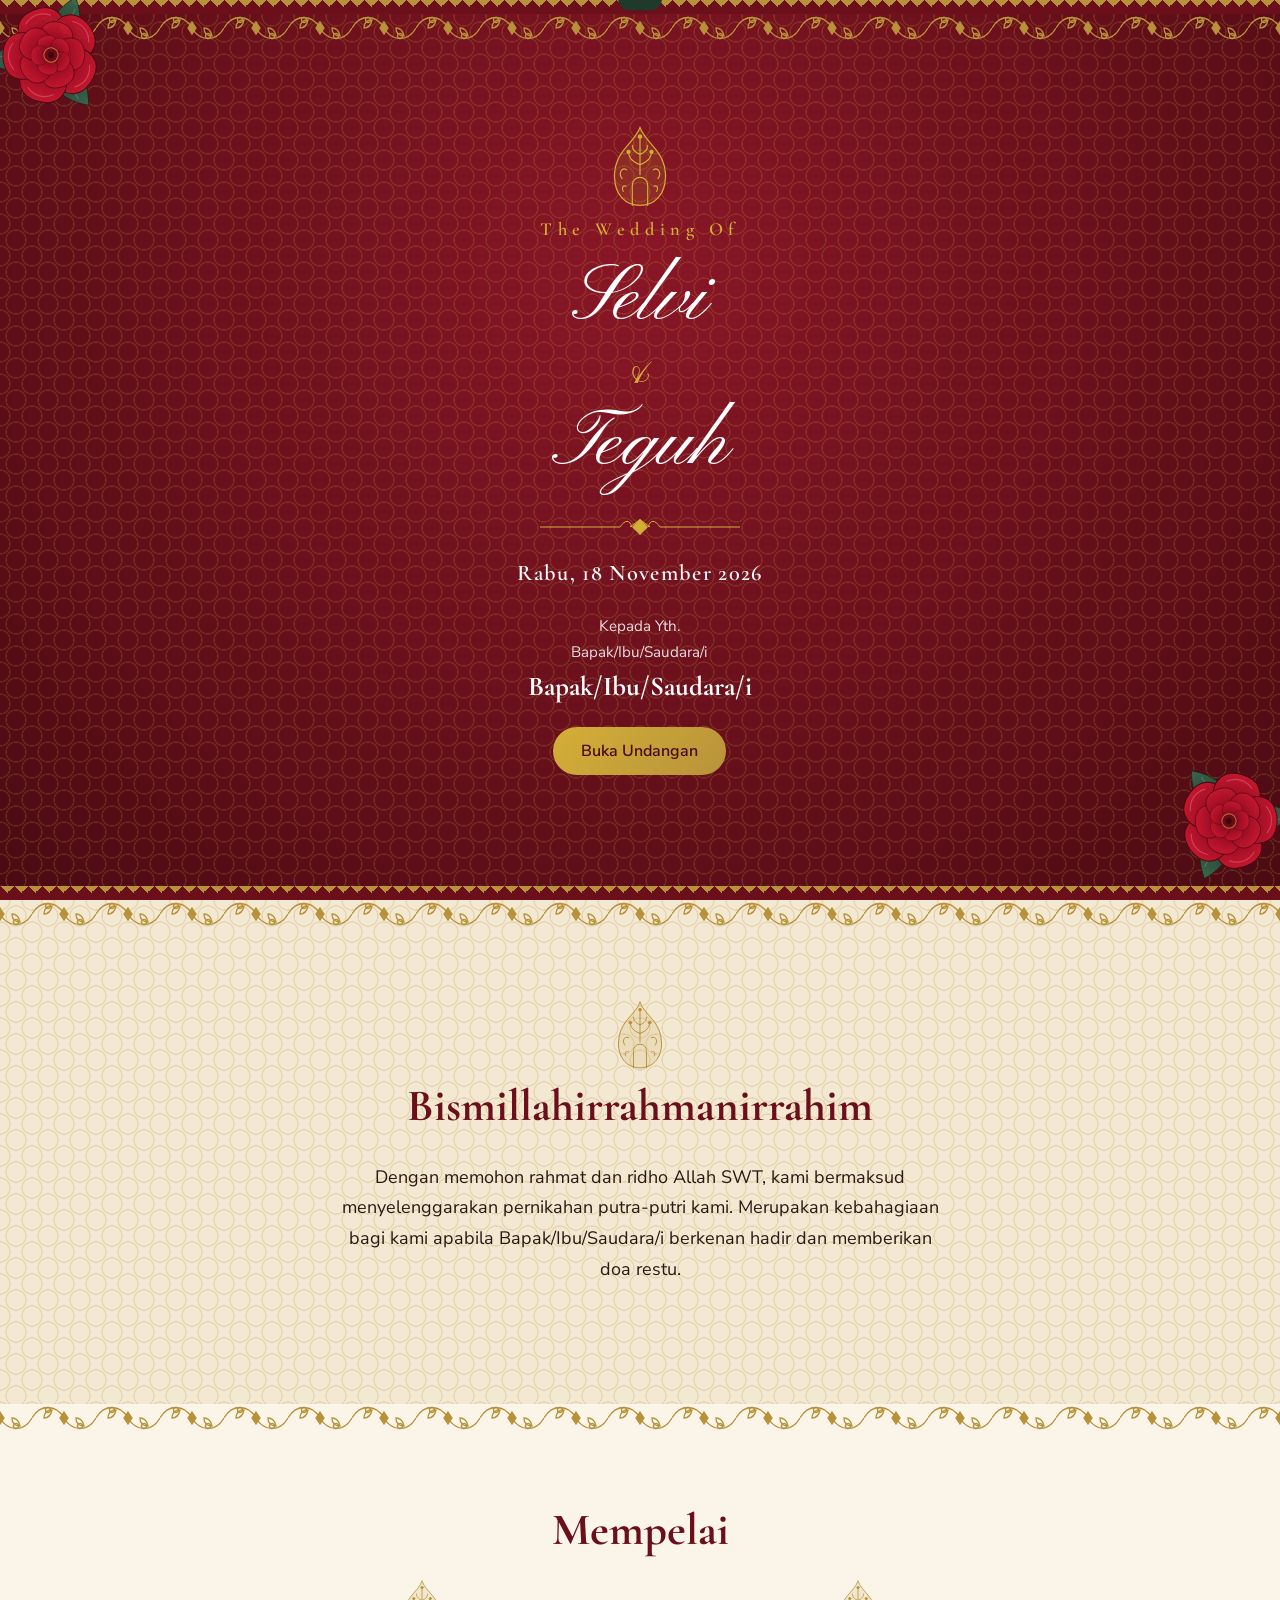
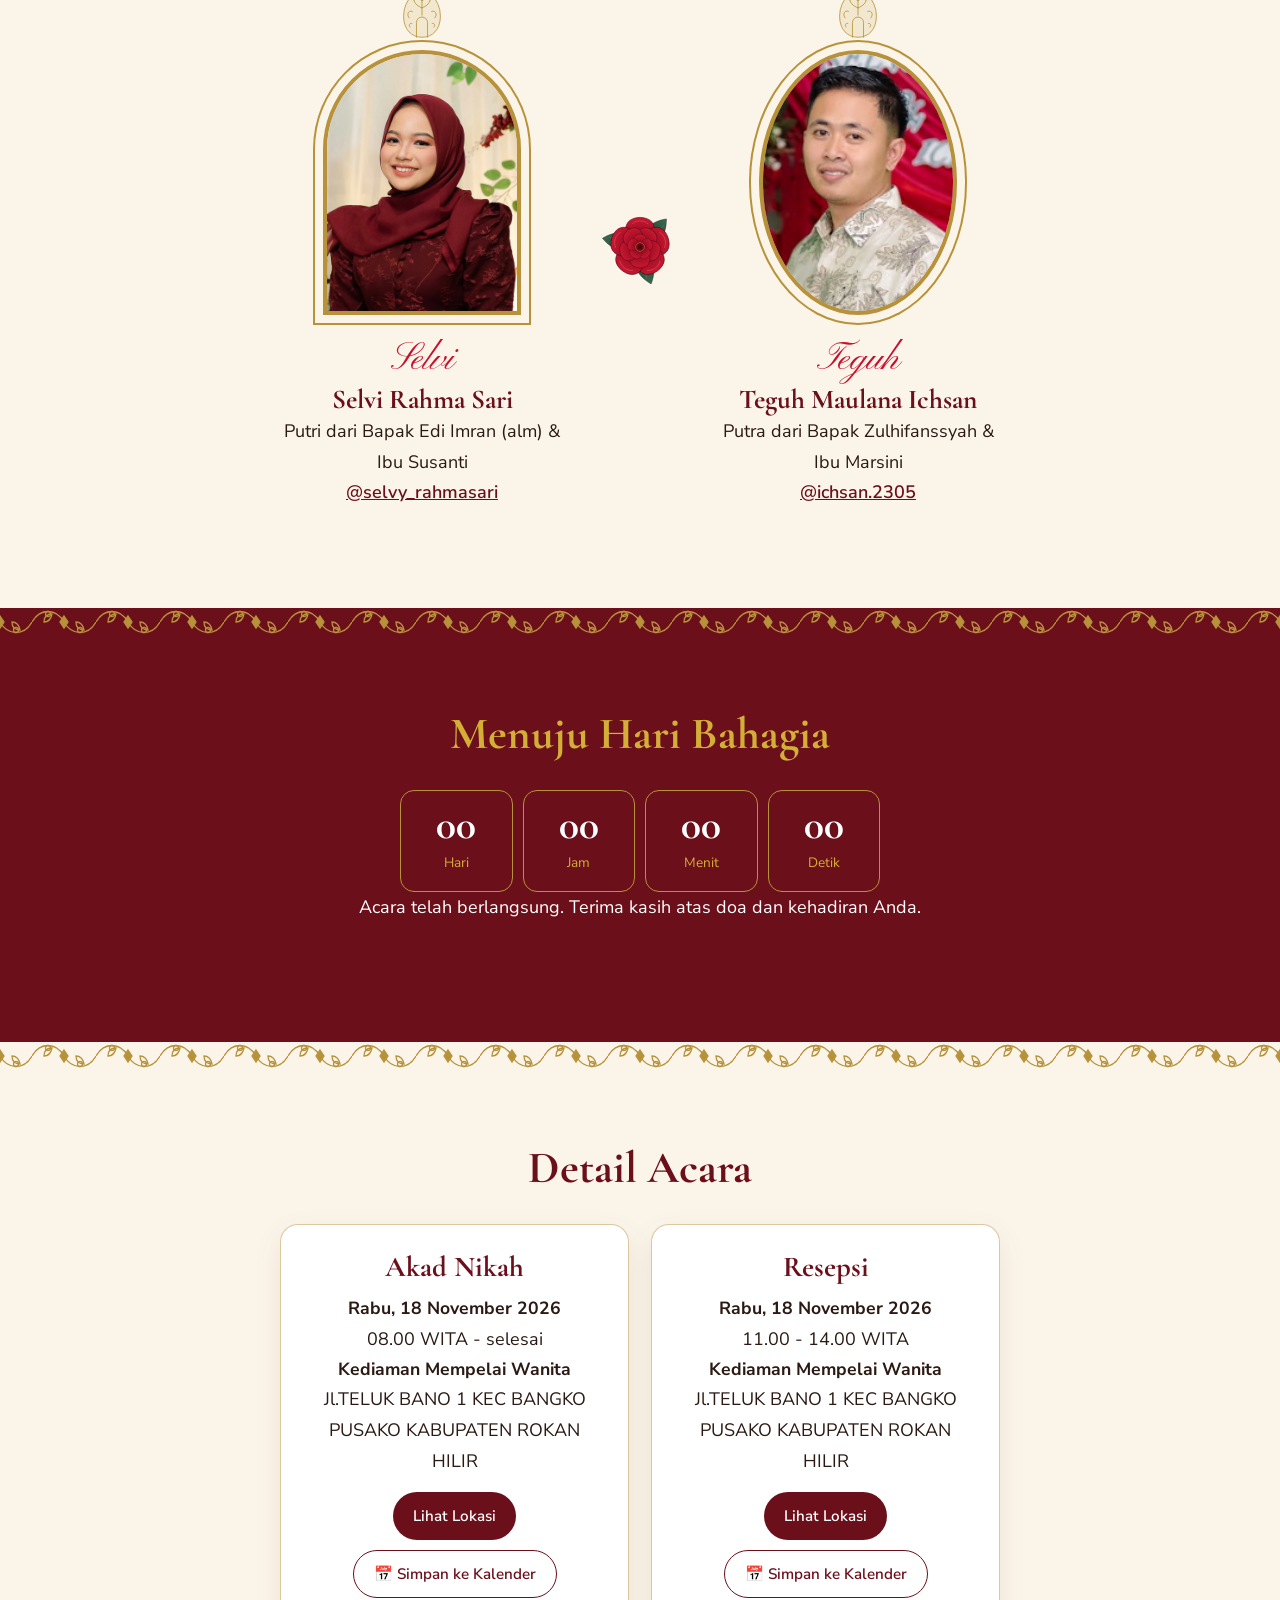
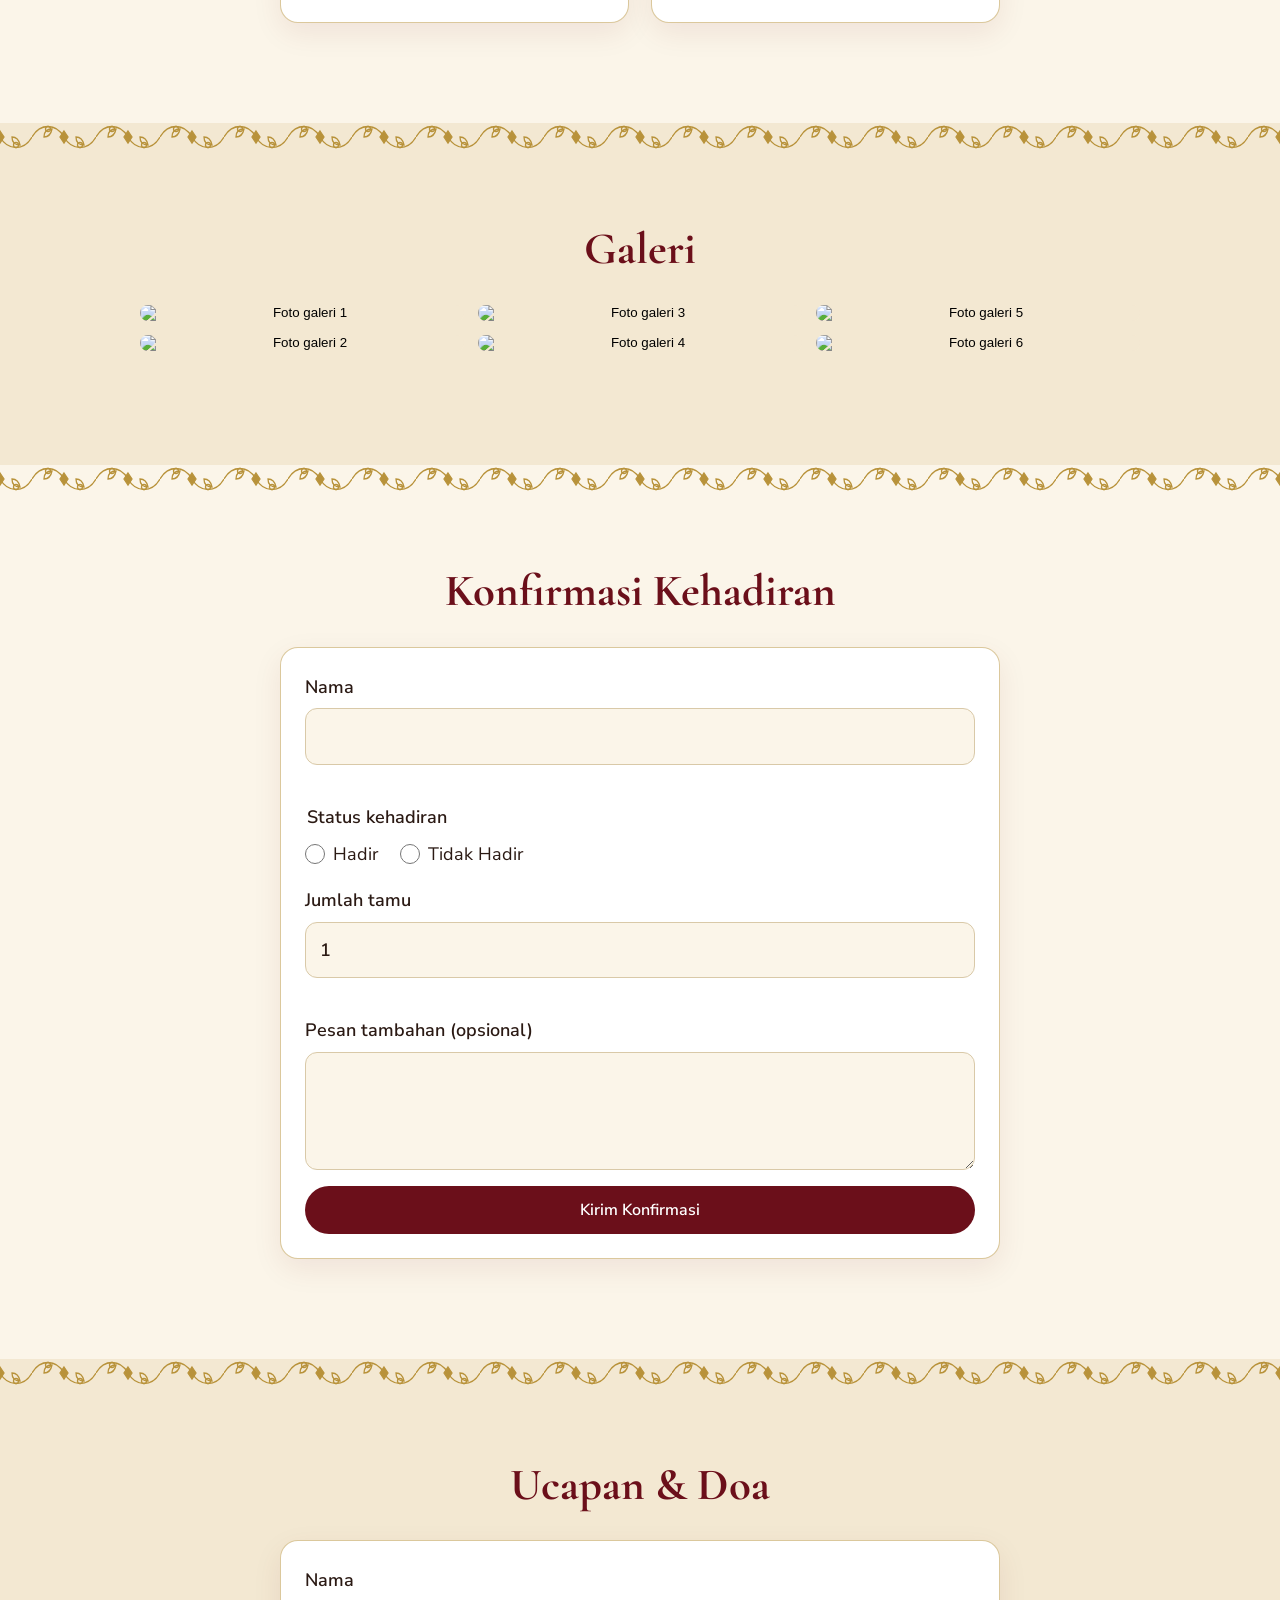
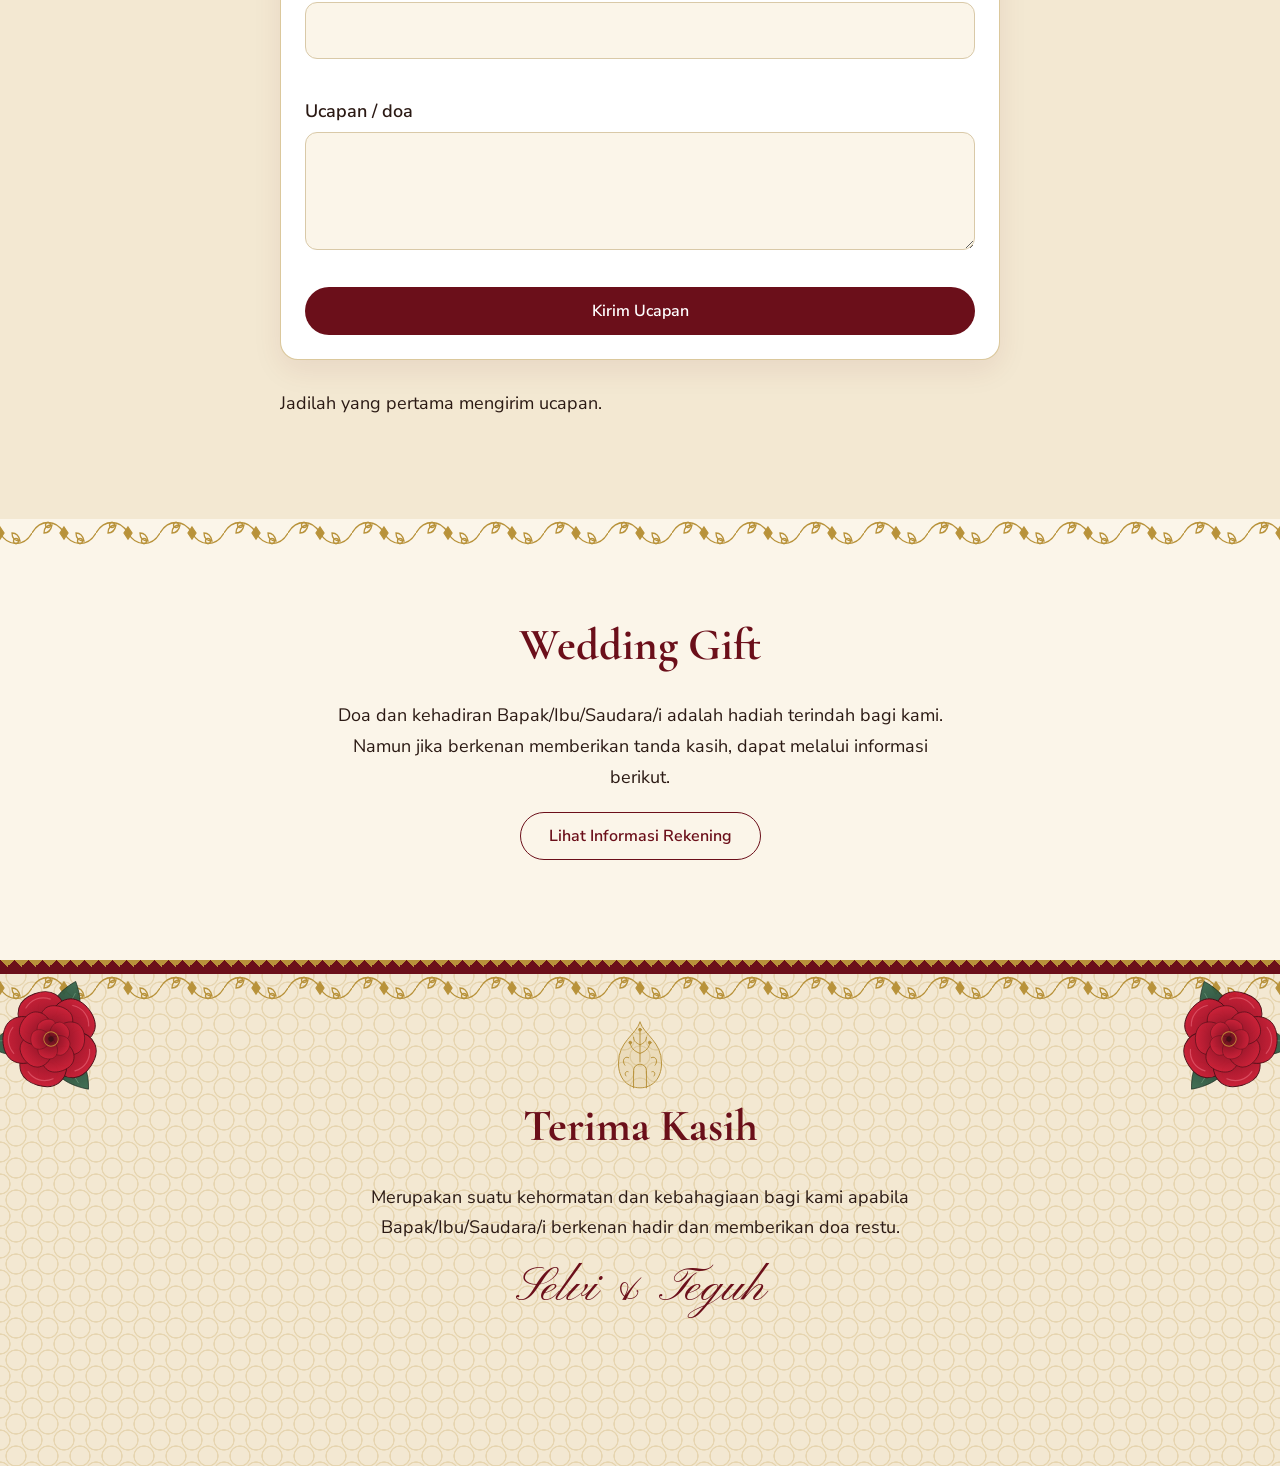
==== index.html @ d3fba3b6 "first commit" ====
<!DOCTYPE html>
<html lang="id">
<head>
<meta charset="utf-8">
<meta name="viewport" content="width=device-width, initial-scale=1, viewport-fit=cover">
<title>The Wedding Of Rania &amp; Dimas</title>
<meta name="theme-color" content="#6b0f1a">
<link rel="preconnect" href="https://fonts.googleapis.com">
<link rel="preconnect" href="https://fonts.gstatic.com" crossorigin>
<link href="https://fonts.googleapis.com/css2?family=Cormorant+Garamond:wght@500;600;700&family=Nunito+Sans:wght@400;600&family=Pinyon+Script&display=swap" rel="stylesheet">
<link rel="stylesheet" href="style.css">
</head>
<body class="locked">

<!-- SVG SPRITE: bunga merah & pemisah ornamen (Banjar x Jawa) -->
<svg width="0" height="0" style="position:absolute" aria-hidden="true">
  <defs>
    <radialGradient id="gR" gradientUnits="userSpaceOnUse" cx="50" cy="50" r="40"><stop offset="0" stop-color="#4a0510"/><stop offset=".45" stop-color="#9c0d24"/><stop offset="1" stop-color="#d11a33"/></radialGradient>
    <linearGradient id="gL" x1="0" y1="0" x2="1" y2="0"><stop offset="0" stop-color="#3a6b50"/><stop offset="1" stop-color="#14291e"/></linearGradient>
    <path id="pt" d="M50 52C36 46 27 30 35 19C41 11 59 11 65 19C73 30 64 46 50 52Z"/>
    <path id="lf" d="M50 50C38 34 18 36 2 54C20 66 40 64 50 50Z"/>
    <g id="rg"><use href="#pt"/><use href="#pt" transform="rotate(72 50 50)"/><use href="#pt" transform="rotate(144 50 50)"/><use href="#pt" transform="rotate(216 50 50)"/><use href="#pt" transform="rotate(288 50 50)"/></g>
  </defs>
  <!-- Mawar merah: kelopak berlapis, gradasi, daun bertulang -->
  <symbol id="fl" viewBox="0 0 100 100">
    <g fill="url(#gL)" stroke="#0e2017" stroke-width=".5">
      <use href="#lf" transform="rotate(18 50 50)"/><use href="#lf" transform="rotate(138 50 50)"/><use href="#lf" transform="rotate(258 50 50)"/>
    </g>
    <g stroke="#7fb092" stroke-width=".6" opacity=".55" fill="none">
      <path d="M46 50H10" transform="rotate(18 50 50)"/><path d="M46 50H10" transform="rotate(138 50 50)"/><path d="M46 50H10" transform="rotate(258 50 50)"/>
    </g>
    <g fill="url(#gR)" stroke="#45040f" stroke-width=".7" stroke-linejoin="round">
      <use href="#rg"/>
      <use href="#rg" transform="translate(50 50) scale(.7) rotate(36) translate(-50 -50)"/>
      <use href="#rg" transform="translate(50 50) scale(.42) translate(-50 -50)"/>
    </g>
    <g fill="none" stroke="#ff8a9b" stroke-width=".9" stroke-linecap="round" opacity=".4">
      <path d="M40 21C46 16 54 16 60 21"/><path d="M40 21C46 16 54 16 60 21" transform="rotate(72 50 50)"/><path d="M40 21C46 16 54 16 60 21" transform="rotate(144 50 50)"/>
      <path d="M40 21C46 16 54 16 60 21" transform="rotate(216 50 50)"/><path d="M40 21C46 16 54 16 60 21" transform="rotate(288 50 50)"/>
    </g>
    <circle cx="50" cy="50" r="5.5" fill="none" stroke="#d4af37" stroke-width=".7" opacity=".7"/><circle cx="50" cy="50" r="2" fill="#3a040c"/>
  </symbol>
  <symbol id="dv" viewBox="0 0 240 24">
    <g fill="none" stroke="currentColor" stroke-width="1.2">
      <path d="M0 12h96M144 12h96"/><path d="M96 12c6-9 12-9 14 0M130 12c2-9 8-9 14 0"/>
      <path d="M120 3l9 9-9 9-9-9z" fill="currentColor"/><path d="M108 12l12-9 12 9"/>
    </g>
  </symbol>
  <!-- Gunungan Jawa (kayon): pohon hayat, gerbang, nyala api -->
  <symbol id="gn" viewBox="0 0 100 130">
    <g fill="none" stroke="currentColor" stroke-width="1.8" stroke-linecap="round">
      <path d="M50 4C58 28 90 40 90 80c0 30-18 46-40 46S10 110 10 80C10 40 42 28 50 4z" fill="currentColor" fill-opacity=".14"/>
      <path d="M38 126V94a12 12 0 0 1 24 0v32M50 18v60"/>
      <path d="M50 62c-12-4-18-12-18-20M50 62c12-4 18-12 18-20M50 46c-8-3-12-8-12-14M50 46c8-3 12-8 12-14"/>
      <path d="M22 84c-7-9 0-18 7-14M78 84c7-9 0-18-7-14M24 104c-4-5 0-10 4-8M76 104c4-5 0-10-4-8"/>
      <circle cx="32" cy="42" r="2.5" fill="currentColor"/><circle cx="68" cy="42" r="2.5" fill="currentColor"/><circle cx="50" cy="18" r="2.5" fill="currentColor"/>
    </g>
  </symbol>
</svg>

<!-- LOADING SCREEN -->
<div id="loader" class="loader" role="status" aria-label="Memuat">
  <svg class="fl pulse"><use href="#fl"/></svg>
  <p class="script"><span data-c="bride.initial"></span> &amp; <span data-c="groom.initial"></span></p>
  <div class="band"></div>
</div>

<!-- COVER -->
<section id="cover" class="cover" aria-label="Sampul undangan">
  <div class="band"></div>
  <svg class="cf tl"><use href="#fl"/></svg><svg class="cf br"><use href="#fl"/></svg>
  <div class="cover-in">
    <svg class="gn"><use href="#gn"/></svg>
    <p class="kicker">The Wedding Of</p>
    <h1 class="script"><span data-c="bride.nick"></span><em>&amp;</em><span data-c="groom.nick"></span></h1>
    <svg class="dv"><use href="#dv"/></svg>
    <p class="date" data-c="dateText"></p>
    <p class="to">Kepada Yth.<br>Bapak/Ibu/Saudara/i</p>
    <p id="guest" class="guest">Bapak/Ibu/Saudara/i</p>
    <button id="openBtn" class="btn gold">Buka Undangan</button>
  </div>
  <div class="band bottom"></div>
</section>

<main id="main">
<!-- HERO / HOME -->
<section id="home" class="hero">
  <img data-img="hero" alt="Foto prewedding mempelai" fetchpriority="high">
  <div class="hero-in rv">
    <svg class="cf tl"><use href="#fl"/></svg><svg class="cf tr"><use href="#fl"/></svg>
    <svg class="gn"><use href="#gn"/></svg>
    <p class="kicker">The Wedding Of</p>
    <h2 class="script"><span data-c="bride.nick"></span><em>&amp;</em><span data-c="groom.nick"></span></h2>
    <svg class="dv"><use href="#dv"/></svg>
    <p class="date" data-c="dateText"></p>
  </div>
</section>

<!-- KATA PEMBUKA -->
<section class="sec cream" id="opening">
  <div class="wrap rv">
    <svg class="gn"><use href="#gn"/></svg>
    <h2 class="title">Bismillahirrahmanirrahim</h2>
    <p class="lead" data-c="opening"></p>
  </div>
</section>

<!-- MEMPELAI -->
<section class="sec" id="mempelai">
  <div class="wrap">
    <h2 class="title rv">Mempelai</h2>
    <div class="couple">
      <article class="person rv banjar" id="bride"></article>
      <svg class="amp"><use href="#fl"/></svg>
      <article class="person rv jawa" id="groom"></article>
    </div>
  </div>
</section>

<!-- COUNTDOWN -->
<section class="sec dark" id="countdown">
  <div class="wrap rv">
    <h2 class="title">Menuju Hari Bahagia</h2>
    <div class="cd" id="cd" aria-live="off">
      <div><b id="cd-d">00</b><span>Hari</span></div><div><b id="cd-h">00</b><span>Jam</span></div>
      <div><b id="cd-m">00</b><span>Menit</span></div><div><b id="cd-s">00</b><span>Detik</span></div>
    </div>
    <p id="cd-msg" class="lead" hidden></p>
  </div>
</section>

<!-- ACARA -->
<section class="sec" id="acara">
  <div class="wrap">
    <h2 class="title rv">Detail Acara</h2>
    <div class="events" id="events"></div>
  </div>
</section>

<!-- LOVE STORY
<section class="sec" id="story">
  <div class="wrap">
    <h2 class="title rv">Kisah Kami</h2>
    <ol class="tl-list" id="timeline"></ol>
  </div>
</section> -->

<!-- GALERI -->
<section class="sec cream" id="galeri">
  <div class="wrap wide">
    <h2 class="title rv">Galeri</h2>
    <div class="gallery" id="gallery"></div>
  </div>
</section>

<!-- RSVP -->
<section class="sec" id="rsvp">
  <div class="wrap">
    <h2 class="title rv">Konfirmasi Kehadiran</h2>
    <form id="rsvpForm" class="card form rv" novalidate>
      <label>Nama<input name="name" autocomplete="name" required><small class="err"></small></label>
      <fieldset><legend>Status kehadiran</legend>
        <label class="radio"><input type="radio" name="status" value="Hadir" required> Hadir</label>
        <label class="radio"><input type="radio" name="status" value="Tidak Hadir"> Tidak Hadir</label><small class="err"></small>
      </fieldset>
      <label>Jumlah tamu<input name="count" type="number" min="1" max="10" value="1" inputmode="numeric"><small class="err"></small></label>
      <label>Pesan tambahan (opsional)<textarea name="note" rows="3" maxlength="300"></textarea></label>
      <button class="btn" id="rsvpBtn" type="submit">Kirim Konfirmasi</button>
    </form>
  </div>
</section>

<!-- UCAPAN & DOA -->
<section class="sec cream" id="ucapan">
  <div class="wrap">
    <h2 class="title rv">Ucapan &amp; Doa</h2>
    <form id="wishForm" class="card form rv" novalidate>
      <label>Nama<input name="name" autocomplete="name" maxlength="50" required><small class="err"></small></label>
      <label>Ucapan / doa<textarea name="msg" rows="3" maxlength="300" required></textarea><small class="err"></small></label>
      <button class="btn" type="submit">Kirim Ucapan</button>
    </form>
    <div class="wishes" id="wishes"></div>
  </div>
</section>

<!-- WEDDING GIFT -->
<section class="sec" id="gift">
  <div class="wrap rv">
    <h2 class="title">Wedding Gift</h2>
    <p class="lead">Doa dan kehadiran Bapak/Ibu/Saudara/i adalah hadiah terindah bagi kami. Namun jika berkenan memberikan tanda kasih, dapat melalui informasi berikut.</p>
    <button class="btn ghost" id="giftToggle" aria-expanded="false" aria-controls="giftBox">Lihat Informasi Rekening</button>
    <div id="giftBox" class="giftbox" hidden>
      <div class="card bank">
        <b data-c="gift.bank"></b><p class="no" data-c="gift.no"></p><p>a.n. <span data-c="gift.name"></span></p>
        <button class="btn" id="copyBtn">Salin Nomor Rekening</button>
      </div>
      <div class="card qr"><img data-img="gift.qr" alt="QR Code / QRIS" loading="lazy"></div>
    </div>
  </div>
</section>

<!-- FOOTER -->
<footer class="foot">
  <div class="band"></div>
  <svg class="cf tl"><use href="#fl"/></svg><svg class="cf tr"><use href="#fl"/></svg>
  <div class="wrap rv">
    <svg class="gn"><use href="#gn"/></svg>
    <h2 class="title">Terima Kasih</h2>
    <p class="lead">Merupakan suatu kehormatan dan kebahagiaan bagi kami apabila Bapak/Ibu/Saudara/i berkenan hadir dan memberikan doa restu.</p>
    <p class="script big"><span data-c="bride.nick"></span> &amp; <span data-c="groom.nick"></span></p>
  </div>
</footer>
</main>

<!-- KONTROL MENGAMBANG -->
<nav class="nav" id="nav" aria-label="Navigasi utama">
  <a href="#home" class="on">Home</a><a href="#mempelai">Mempelai</a><a href="#acara">Acara</a><a href="#galeri">Galeri</a><a href="#rsvp">RSVP</a>
</nav>
<button id="musicBtn" class="fab music" aria-label="Putar atau jeda musik" hidden>
  <svg viewBox="0 0 24 24" width="22" height="22" fill="currentColor"><path d="M12 3v10.6A4 4 0 1 0 14 17V7h4V3z"/></svg>
</button>
<button id="topBtn" class="fab top" aria-label="Kembali ke atas" hidden>
  <svg viewBox="0 0 24 24" width="22" height="22" fill="none" stroke="currentColor" stroke-width="2.5"><path d="M5 15l7-7 7 7"/></svg>
</button>
<audio id="bgm" loop preload="none"></audio>

<!-- LIGHTBOX -->
<div id="lb" class="lb" role="dialog" aria-modal="true" aria-label="Galeri foto" hidden>
  <button class="lb-b x" aria-label="Tutup">&times;</button>
  <button class="lb-b p" aria-label="Foto sebelumnya">&#8249;</button>
  <img id="lbImg" alt="">
  <button class="lb-b n" aria-label="Foto berikutnya">&#8250;</button>
</div>
<div id="toast" class="toast" role="status" aria-live="polite"></div>
<script src="script.js"></script>
</body>
</html>
---- style.css ----
/* ===== TOKENS ===== */
:root {
  --m: #6b0f1a;
  --m2: #4a0a12;
  --red: #c8102e;
  --ivory: #fbf5e9;
  --cream: #f3e8d2;
  --gold: #b8923a;
  --gold2: #d4af37;
  --ink: #2b1a14;
  --leaf: #1f3a2b;
  --serif: "Cormorant Garamond", Georgia, serif;
  --sans: "Nunito Sans", system-ui, sans-serif;
  --script: "Pinyon Script", "Brush Script MT", cursive;
}
* {
  box-sizing: border-box;
  margin: 0;
}
html {
  scroll-behavior: smooth;
  -webkit-text-size-adjust: 100%;
}
body {
  font: 17px/1.7 var(--sans);
  color: var(--ink);
  background: var(--ivory);
  overflow-x: hidden;
}
body.locked {
  overflow: hidden;
  height: 100vh;
}
img {
  display: block;
  max-width: 100%;
  background: var(--cream);
}
:focus-visible {
  outline: 3px solid var(--gold2);
  outline-offset: 3px;
}
.script {
  font-family: var(--script);
  font-weight: 400;
  line-height: 1.1;
}
.script em {
  display: block;
  font-size: 0.55em;
  color: var(--gold2);
  font-style: normal;
  margin: 0.1em 0;
}

/* ===== ORNAMEN (Banjar zigzag band, Jawa kawung, bunga) ===== */
.band {
  height: 14px;
  background:
    linear-gradient(135deg, var(--gold) 25%, transparent 25%) -7px 0/14px 14px,
    linear-gradient(225deg, var(--gold) 25%, transparent 25%) -7px 0/14px 14px,
    var(--m);
}
.fl,
.cf,
.amp {
  width: 80px;
  height: 80px;
}
.dv {
  width: 200px;
  height: 20px;
  color: var(--gold);
  margin: 12px auto;
}
.cf {
  position: absolute;
  width: clamp(70px, 22vw, 130px);
  height: clamp(70px, 22vw, 130px);
  opacity: 0.95;
  pointer-events: none;
  animation: sway 7s ease-in-out infinite;
}
.tl {
  top: -10px;
  left: -14px;
  transform: rotate(-20deg);
}
.tr {
  top: -10px;
  right: -14px;
  transform: scaleX(-1) rotate(-20deg);
}
.br {
  bottom: 14px;
  right: -14px;
  transform: rotate(160deg);
}
@keyframes sway {
  50% {
    translate: 0 6px;
    rotate: 4deg;
  }
}
.pulse {
  animation: pulse 1.4s ease-in-out infinite;
}
@keyframes pulse {
  50% {
    scale: 1.15;
  }
}
.kawung {
  background-image: radial-gradient(circle, transparent 40%, rgba(184, 146, 58, 0.22) 42% 46%, transparent 48%), radial-gradient(circle, transparent 40%, rgba(184, 146, 58, 0.22) 42% 46%, transparent 48%);
  background-size: 32px 32px;
  background-position:
    0 0,
    16px 16px;
}

/* Ukiran Banjar: sulur gelombang, daun, dan permata (tile berulang) */
:root {
  --ukir: url("data:image/svg+xml,%3Csvg xmlns='http://www.w3.org/2000/svg' width='64' height='28' viewBox='0 0 64 28' fill='none' stroke='%23b8923a' stroke-width='1.3'%3E%3Cpath d='M0 14C8 0 24 0 32 14S56 28 64 14'/%3E%3Ccircle cx='16' cy='6' r='2.5'/%3E%3Ccircle cx='48' cy='22' r='2.5'/%3E%3Cpath d='M12 14c0-6 4-8 8-8-1 5-4 8-8 8zM44 14c0 6 4 8 8 8-1-5-4-8-8-8z'/%3E%3Cpath d='M32 8l4 6-4 6-4-6z' fill='%23b8923a'/%3E%3C/svg%3E");
}
.sec::after,
.foot::after,
.cover .band:not(.bottom)::after,
.foot .band::after {
  content: "";
  position: absolute;
  left: 0;
  right: 0;
  top: 0;
  height: 28px;
  background: var(--ukir) repeat-x center/auto 28px;
  pointer-events: none;
}
.cover .band:not(.bottom)::after,
.foot .band::after {
  top: 100%;
}
.foot::after {
  display: none;
}
.gn {
  width: 54px;
  height: 70px;
  color: var(--gold);
  display: block;
  margin: 0 auto 10px;
}
.cover .gn,
.hero .gn {
  color: var(--gold2);
  width: 64px;
  height: 83px;
}

/* ===== LOADER & COVER ===== */
.loader {
  position: fixed;
  inset: 0;
  z-index: 100;
  display: grid;
  place-content: center;
  justify-items: center;
  gap: 12px;
  background: var(--ivory);
  color: var(--m);
  font-size: 2.6rem;
  transition: opacity 0.6s;
}
.loader .band {
  position: absolute;
  bottom: 0;
  left: 0;
  right: 0;
}
.loader.off {
  opacity: 0;
  pointer-events: none;
}
.cover {
  position: fixed;
  inset: 0;
  z-index: 50;
  display: grid;
  place-items: center;
  text-align: center;
  color: #fff;
  background: radial-gradient(circle at 50% 30%, #8a1626, var(--m2));
  overflow: hidden;
  transition: transform 1s cubic-bezier(0.7, 0, 0.2, 1);
}
.cover::before {
  content: "";
  position: absolute;
  inset: 0;
  background-image: radial-gradient(circle, transparent 40%, rgba(184, 146, 58, 0.22) 42% 46%, transparent 48%), radial-gradient(circle, transparent 40%, rgba(184, 146, 58, 0.22) 42% 46%, transparent 48%);
  background-size: 32px 32px;
  background-position:
    0 0,
    16px 16px;
}
.cover .band {
  position: absolute;
  top: 0;
  left: 0;
  right: 0;
}
.cover .band.bottom {
  top: auto;
  bottom: 0;
}
.cover.open {
  transform: translateY(-100%);
}
.cover-in {
  position: relative;
  padding: 24px;
  max-width: 480px;
}
.kicker {
  font: 600 1.15rem var(--serif);
  letter-spacing: 0.3em;
  color: var(--gold2);
}
.cover h1 {
  font-size: clamp(3rem, 15vw, 5rem);
  margin: 0.2em 0;
}
.date {
  font: 600 1.4rem var(--serif);
  letter-spacing: 0.06em;
}
.to {
  margin-top: 28px;
  font-size: 0.95rem;
  opacity: 0.85;
}
.guest {
  font: 700 1.7rem var(--serif);
  margin: 4px 0 24px;
  overflow-wrap: anywhere;
}
.cover .dv,
.hero .dv {
  color: var(--gold2);
}

/* ===== TOMBOL ===== */
.btn {
  font: 600 1rem var(--sans);
  min-height: 48px;
  padding: 12px 28px;
  border: 0;
  border-radius: 99px;
  background: var(--m);
  color: #fff;
  cursor: pointer;
  transition:
    transform 0.2s,
    background 0.2s;
}
.btn:hover {
  background: var(--red);
  transform: translateY(-2px);
}
.btn:disabled {
  opacity: 0.6;
  cursor: wait;
}
.btn.gold {
  background: linear-gradient(135deg, var(--gold2), var(--gold));
  color: var(--m2);
}
.btn.ghost {
  background: none;
  color: var(--m);
  border: 1.5px solid var(--m);
}
.btn.ghost:hover {
  background: var(--m);
  color: #fff;
}
a.btn {
  display: inline-flex;
  align-items: center;
  text-decoration: none;
}

/* ===== LAYOUT SECTION ===== */
.sec {
  position: relative;
  padding: 72px 20px 80px;
  text-align: center;
}
.sec.cream {
  background: var(--cream);
}
.sec.dark {
  background: var(--m);
  color: #fff;
}
.dark .title {
  color: var(--gold2);
}
.wrap {
  max-width: 720px;
  margin: auto;
  position: relative;
}
.wrap.wide {
  max-width: 1000px;
}
.title {
  font: 700 clamp(2rem, 7vw, 2.8rem)/1.2 var(--serif);
  color: var(--m);
  margin-bottom: 28px;
}
.lead {
  max-width: 56ch;
  margin: 0 auto 20px;
}
.card {
  background: #fff;
  border: 1px solid rgba(184, 146, 58, 0.5);
  border-radius: 18px;
  padding: 24px;
  box-shadow: 0 10px 30px rgba(107, 15, 26, 0.08);
}
.hero {
  position: relative;
  min-height: 100svh;
  display: grid;
  place-items: end center;
  color: #fff;
  overflow: hidden;
}
.hero > img {
  position: absolute;
  inset: 0;
  width: 100%;
  height: 100%;
  object-fit: cover;
  background: var(--m);
}
.hero::after {
  content: "";
  position: absolute;
  inset: 0;
  background: linear-gradient(transparent 30%, rgba(74, 10, 18, 0.92));
}
.hero-in .kicker,
.hero-in h2,
.hero-in .date {
  text-shadow:
    0 2px 12px rgba(30, 4, 8, 0.85),
    0 0 3px rgba(30, 4, 8, 0.6);
}
.hero .kicker {
  color: #f3dc9a;
  font-weight: 700;
  font-size: 1.25rem;
  text-shadow:
    0 0 6px rgba(30, 4, 8, 0.9),
    0 0 14px rgba(30, 4, 8, 0.8),
    0 2px 3px rgba(30, 4, 8, 0.9);
}
.hero-in {
  position: relative;
  z-index: 1;
  padding: 0 20px 120px;
  text-align: center;
}
.hero-in .cf {
  top: -60vh;
}
.hero h2 {
  font-size: clamp(3.2rem, 16vw, 6rem);
}
#opening::before,
.foot::before {
  content: "";
  position: absolute;
  inset: 0;
  background-image: radial-gradient(circle, transparent 40%, rgba(184, 146, 58, 0.22) 42% 46%, transparent 48%), radial-gradient(circle, transparent 40%, rgba(184, 146, 58, 0.22) 42% 46%, transparent 48%);
  background-size: 32px 32px;
  background-position:
    0 0,
    16px 16px;
}

/* ===== MEMPELAI ===== */
.couple {
  display: grid;
  gap: 36px;
  align-items: center;
}
.amp {
  margin: auto;
}
.person {
  position: relative;
}
.frame {
  position: relative;
  width: min(240px, 70%);
  margin: 64px auto 22px;
}
.frame .gn {
  position: absolute;
  left: 50%;
  top: 0;
  translate: -50% -118%;
  width: 46px;
  height: 60px;
  margin: 0;
}
.person img {
  width: 100%;
  aspect-ratio: 3/4;
  object-fit: cover;
  margin: 0;
  border: 4px solid var(--gold);
  border-radius: 999px 999px 14px 14px;
  box-shadow:
    0 0 0 8px var(--ivory),
    0 0 0 10px var(--gold);
}

#bride img {
  object-position: 20% center; /* geser foto mempelai wanita */
}

#groom img {
  object-position: 40% center; /* geser foto mempelai wanita */
}

.banjar img {
  border-radius: 999px 999px 0 0;
}
.jawa img {
  border-radius: 120px 120px 120px 120px/160px 160px 160px 160px;
}
.person h3 {
  font: 700 1.7rem var(--serif);
  color: var(--m);
}
.person .nick {
  font-family: var(--script);
  font-size: 2.4rem;
  color: var(--red);
  line-height: 1.2;
}
.person a {
  color: var(--m);
  font-weight: 600;
}

/* ===== COUNTDOWN ===== */
.cd {
  display: grid;
  grid-template-columns: repeat(4, 1fr);
  gap: 10px;
  max-width: 480px;
  margin: auto;
}
.cd div {
  border: 1px solid var(--gold);
  border-radius: 14px;
  padding: 14px 4px;
}
.cd b {
  display: block;
  font: 700 clamp(1.8rem, 9vw, 2.6rem)/1 var(--serif);
}
.cd span {
  font-size: 0.85rem;
  color: var(--gold2);
}

/* ===== ACARA ===== */
.events {
  display: grid;
  gap: 22px;
}
.ev h3 {
  font: 700 1.8rem var(--serif);
  color: var(--m);
}
.ev .meta {
  margin: 10px 0 16px;
}
.ev .meta b {
  display: block;
  font-size: 1.1rem;
}
.ev .acts {
  display: flex;
  flex-wrap: wrap;
  gap: 10px;
  justify-content: center;
}
.ev .btn {
  padding: 10px 20px;
  font-size: 0.95rem;
}

/* ===== TIMELINE ===== */
.tl-list {
  list-style: none;
  padding: 0;
  position: relative;
  text-align: left;
  max-width: 520px;
  margin: auto;
}
.tl-list::before {
  content: "";
  position: absolute;
  left: 19px;
  top: 10px;
  bottom: 10px;
  width: 2px;
  background: linear-gradient(var(--gold), var(--m));
}
.tl-list li {
  position: relative;
  padding: 0 0 32px 60px;
}
.tl-list svg {
  position: absolute;
  left: 0;
  top: 0;
  width: 40px;
  height: 40px;
  background: var(--ivory);
  border-radius: 50%;
}
.tl-list h3 {
  font: 700 1.4rem var(--serif);
  color: var(--m);
}
.tl-list time {
  color: var(--gold);
  font-weight: 600;
}

/* ===== GALERI ===== */
.gallery {
  columns: 2;
  column-gap: 10px;
}
.gallery button {
  display: block;
  width: 100%;
  margin-bottom: 10px;
  padding: 0;
  border: 0;
  border-radius: 12px;
  overflow: hidden;
  cursor: zoom-in;
  background: var(--cream);
}
.gallery img {
  width: 100%;
  transition: transform 0.5s;
}
.gallery button:hover img {
  transform: scale(1.05);
}
.lb {
  position: fixed;
  inset: 0;
  z-index: 200;
  display: grid;
  place-items: center;
  background: rgba(15, 5, 5, 0.94);
  animation: fade 0.3s;
}
.lb[hidden] {
  display: none;
}
.lb img {
  max-width: 88vw;
  max-height: 84vh;
  object-fit: contain;
  border-radius: 8px;
}
.lb-b {
  position: absolute;
  width: 48px;
  height: 48px;
  border: 0;
  border-radius: 50%;
  background: rgba(255, 255, 255, 0.15);
  color: #fff;
  font-size: 2rem;
  line-height: 1;
  cursor: pointer;
}
.lb-b.x {
  top: 16px;
  right: 16px;
}
.lb-b.p {
  left: 8px;
}
.lb-b.n {
  right: 8px;
}
@keyframes fade {
  from {
    opacity: 0;
  }
}

/* ===== FORM, UCAPAN, GIFT ===== */
.form {
  display: grid;
  gap: 16px;
  text-align: left;
}
.form label,
.form legend {
  display: grid;
  gap: 6px;
  font-weight: 600;
}
input,
textarea {
  font: inherit;
  width: 100%;
  padding: 12px 14px;
  border: 1.5px solid #d9c9a8;
  border-radius: 12px;
  background: var(--ivory);
  color: var(--ink);
}
input[type="radio"] {
  width: 20px;
  height: 20px;
  accent-color: var(--m);
}
fieldset {
  border: 0;
  padding: 0;
  display: flex;
  flex-wrap: wrap;
  gap: 6px 22px;
}
.form legend {
  width: 100%;
  margin-bottom: 6px;
}
.radio {
  display: flex !important;
  grid-auto-flow: column;
  align-items: center;
  gap: 8px !important;
  font-weight: 400 !important;
}
.err {
  color: var(--red);
  min-height: 1em;
  font-weight: 400;
}
.bad {
  border-color: var(--red);
}
.wishes {
  display: grid;
  gap: 12px;
  margin-top: 28px;
  text-align: left;
  max-height: 480px;
  overflow: auto;
}
.wishes .card {
  padding: 16px 18px;
}
.wishes b {
  color: var(--m);
}
.wishes time {
  font-size: 0.8rem;
  color: #8a7a68;
  margin-left: 8px;
}
.wishes p {
  overflow-wrap: anywhere;
}
.giftbox {
  display: grid;
  gap: 16px;
  margin-top: 22px;
}
.giftbox[hidden] {
  display: none;
}
.bank b {
  font: 700 1.5rem var(--serif);
  color: var(--m);
}
.bank .no {
  font: 700 1.8rem var(--serif);
  letter-spacing: 0.05em;
  margin: 4px 0;
}
.bank .btn {
  margin-top: 14px;
}
.qr img {
  width: 200px;
  margin: auto;
  aspect-ratio: 1;
  object-fit: contain;
}

/* ===== FOOTER ===== */
.foot {
  position: relative;
  padding: 60px 20px 150px;
  text-align: center;
  background: var(--cream);
  overflow: hidden;
}
.foot .band {
  position: absolute;
  top: 0;
  left: 0;
  right: 0;
}
.foot .cf {
  top: 14px;
}
.big {
  font-size: 3rem;
  color: var(--m);
  margin-top: 20px;
}

/* ===== NAV & FAB ===== */
.nav {
  position: fixed;
  z-index: 40;
  left: 50%;
  bottom: calc(14px + env(safe-area-inset-bottom));
  translate: -50% 0;
  display: flex;
  gap: 2px;
  padding: 6px;
  border-radius: 99px;
  background: rgba(74, 10, 18, 0.94);
  backdrop-filter: blur(8px);
  box-shadow: 0 8px 24px rgba(0, 0, 0, 0.25);
  max-width: 94vw;
  opacity: 0;
  pointer-events: none;
  transition: opacity 0.6s;
}
body:not(.locked) .nav {
  opacity: 1;
  pointer-events: auto;
}
.nav a {
  padding: 10px clamp(8px, 2.6vw, 16px);
  border-radius: 99px;
  color: #fff;
  text-decoration: none;
  font-size: 0.82rem;
  font-weight: 600;
  transition:
    background 0.3s,
    color 0.3s;
}
.nav a.on {
  background: var(--gold2);
  color: var(--m2);
}
.fab {
  position: fixed;
  right: 14px;
  z-index: 45;
  width: 46px;
  height: 46px;
  border: 0;
  border-radius: 50%;
  background: var(--m);
  color: var(--gold2);
  display: grid;
  place-items: center;
  cursor: pointer;
  box-shadow: 0 4px 14px rgba(0, 0, 0, 0.3);
}
.fab[hidden] {
  display: none;
}
.music {
  top: 14px;
}
.top {
  bottom: calc(84px + env(safe-area-inset-bottom));
  animation: fade 0.4s;
}
.music.playing svg {
  animation: spin 3s linear infinite;
}
@keyframes spin {
  to {
    rotate: 360deg;
  }
}
.toast {
  position: fixed;
  z-index: 300;
  left: 50%;
  top: 20px;
  translate: -50% -140%;
  padding: 12px 22px;
  border-radius: 99px;
  background: var(--leaf);
  color: #fff;
  font-weight: 600;
  transition: translate 0.4s;
  max-width: 90vw;
  text-align: center;
}
.toast.show {
  translate: -50% 0;
}

/* ===== ANIMASI BUNGA BERGERAK ===== */
.petals {
  position: absolute;
  inset: 0;
  overflow: hidden;
  pointer-events: none;
  z-index: 1;
}
.petals svg {
  position: absolute;
  top: 0;
  left: var(--x);
  width: var(--s);
  height: var(--s);
  opacity: 0;
  animation: drift var(--d) linear var(--l) infinite;
  will-change: transform;
}
@keyframes drift {
  0% {
    translate: 0 -8vh;
    rotate: 0deg;
    opacity: 0;
  }
  10% {
    opacity: 0.75;
  }
  50% {
    translate: calc(var(--w) * 1px) 50vh;
    rotate: 200deg;
  }
  90% {
    opacity: 0.6;
  }
  100% {
    translate: calc(var(--w) * -0.6px) 108vh;
    rotate: 380deg;
    opacity: 0;
  }
}
.amp {
  animation: spin 30s linear infinite;
}
.cover .gn,
.hero .gn {
  animation: bob 5s ease-in-out infinite;
}
@keyframes bob {
  50% {
    translate: 0 -6px;
  }
}
.tl-list svg {
  animation: sway 6s ease-in-out infinite;
}

/* ===== SCROLL REVEAL ===== */
.rv {
  opacity: 0;
  translate: 0 28px;
  transition:
    opacity 0.9s,
    translate 0.9s;
}
.rv.in {
  opacity: 1;
  translate: 0 0;
}

/* ===== RESPONSIVE ===== */
@media (min-width: 760px) {
  body {
    font-size: 18px;
  }
  .sec {
    padding: 100px 32px;
  }
  .couple {
    grid-template-columns: 1fr 80px 1fr;
  }
  .events {
    grid-template-columns: 1fr 1fr;
  }
  .gallery {
    columns: 3;
    column-gap: 14px;
  }
  .gallery button {
    margin-bottom: 14px;
  }
}
@media (prefers-reduced-motion: reduce) {
  *,
  *::before,
  *::after {
    animation: none !important;
    transition: none !important;
    scroll-behavior: auto !important;
  }
  .rv {
    opacity: 1;
    translate: 0 0;
  }
}
@media (max-width: 600px) {
  .hero > img {
    object-position: 15% center;
  }
}
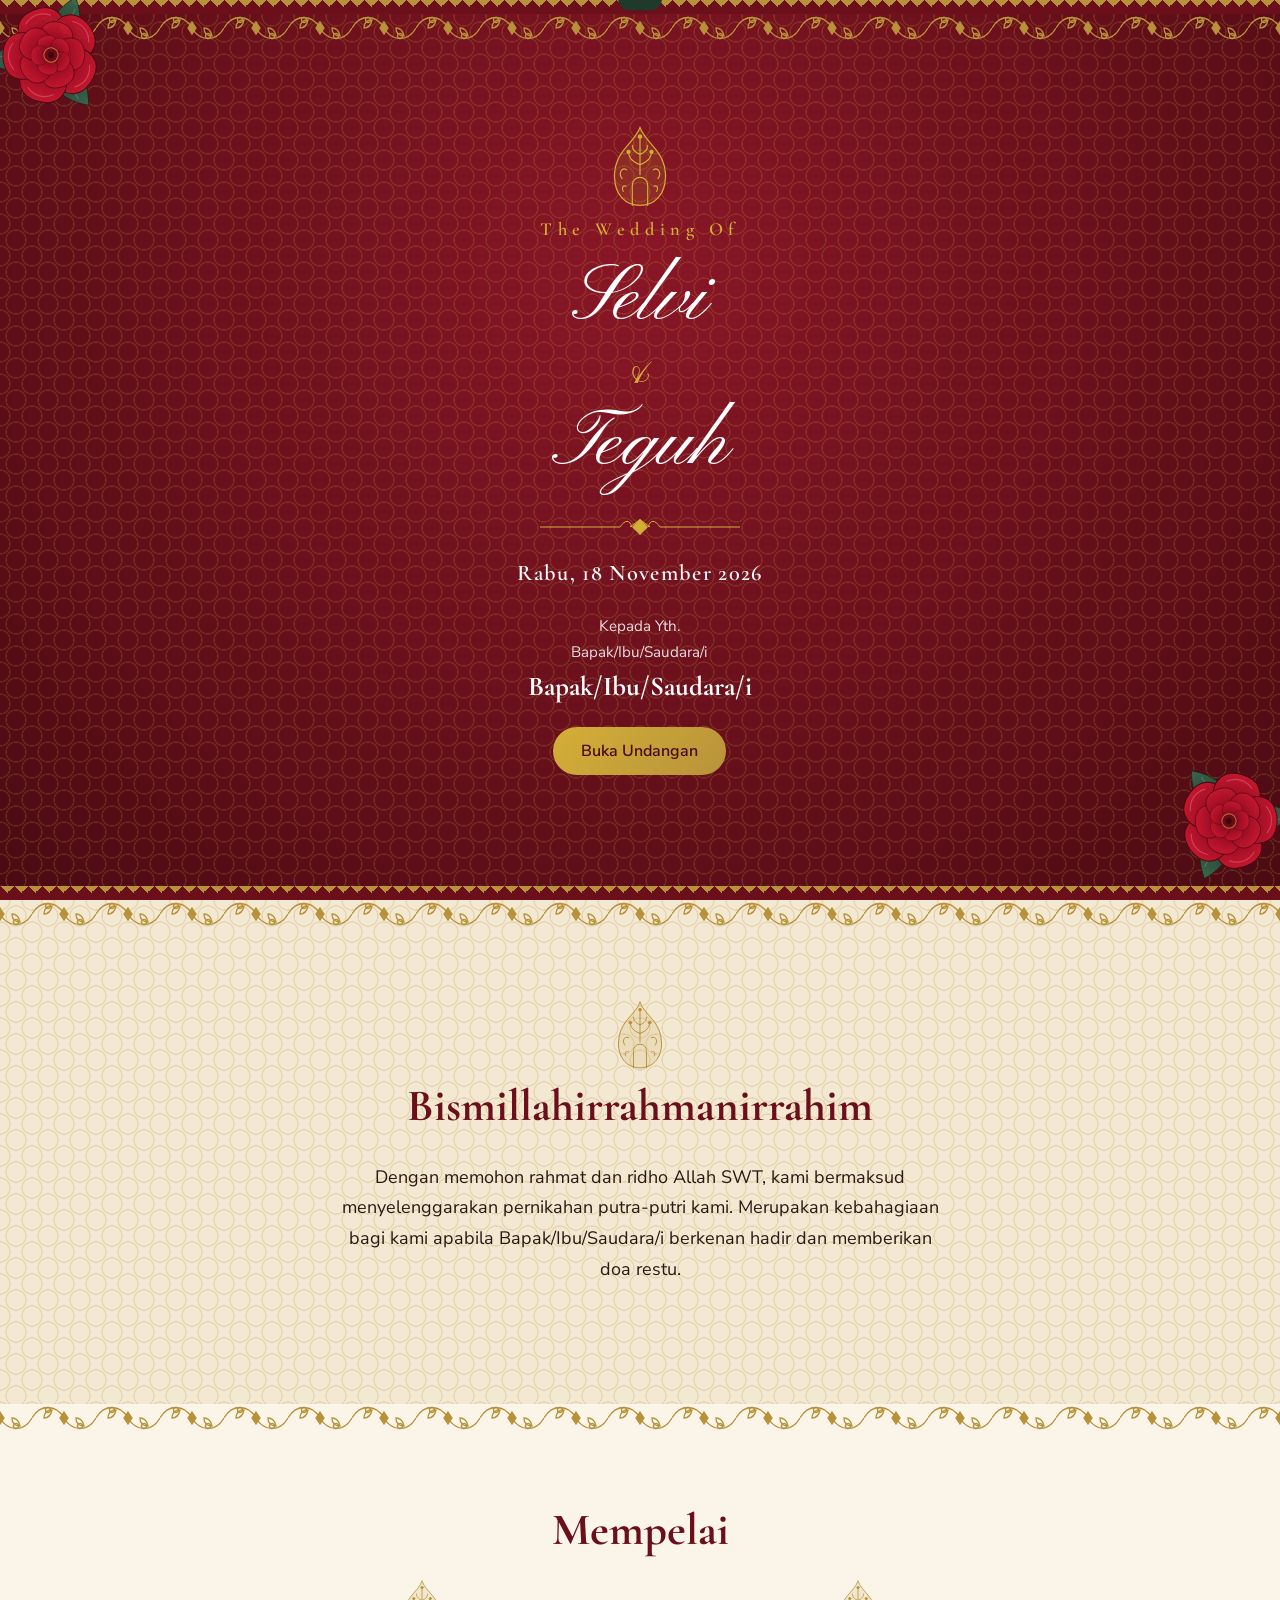
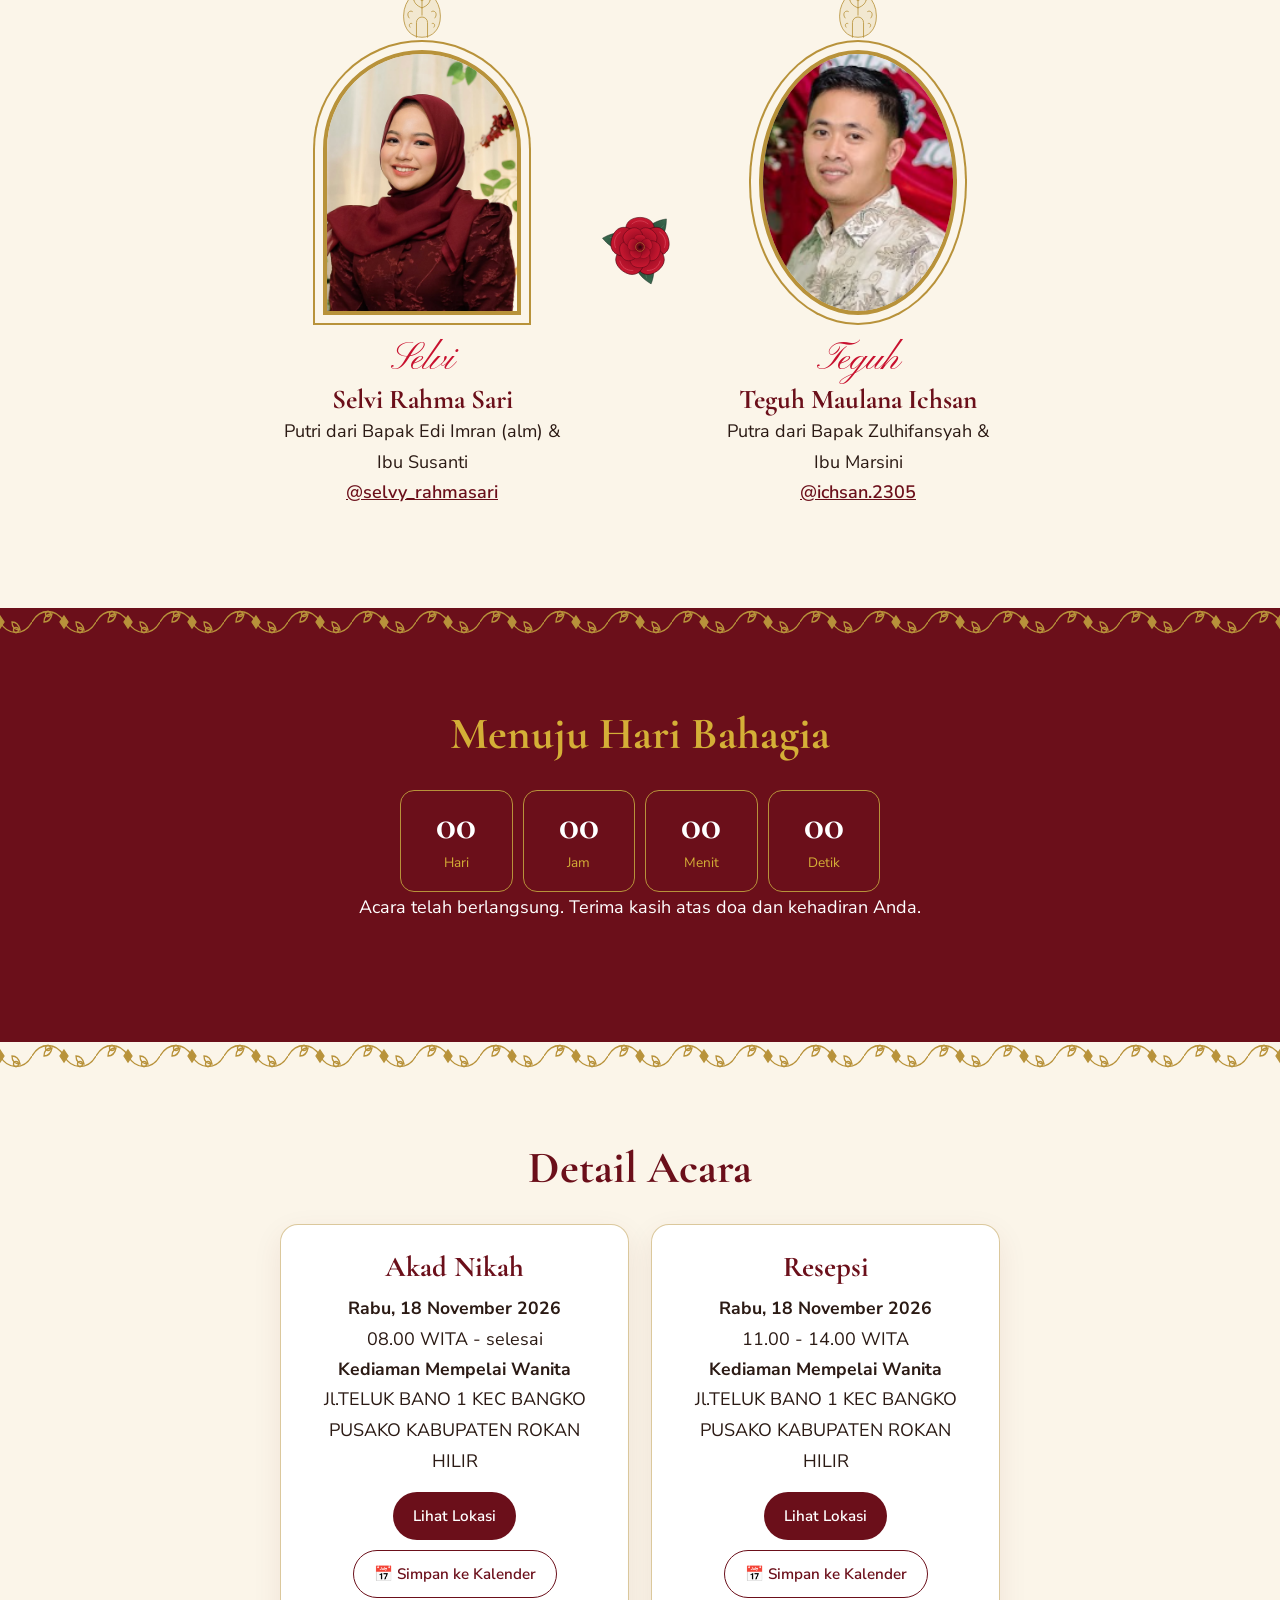
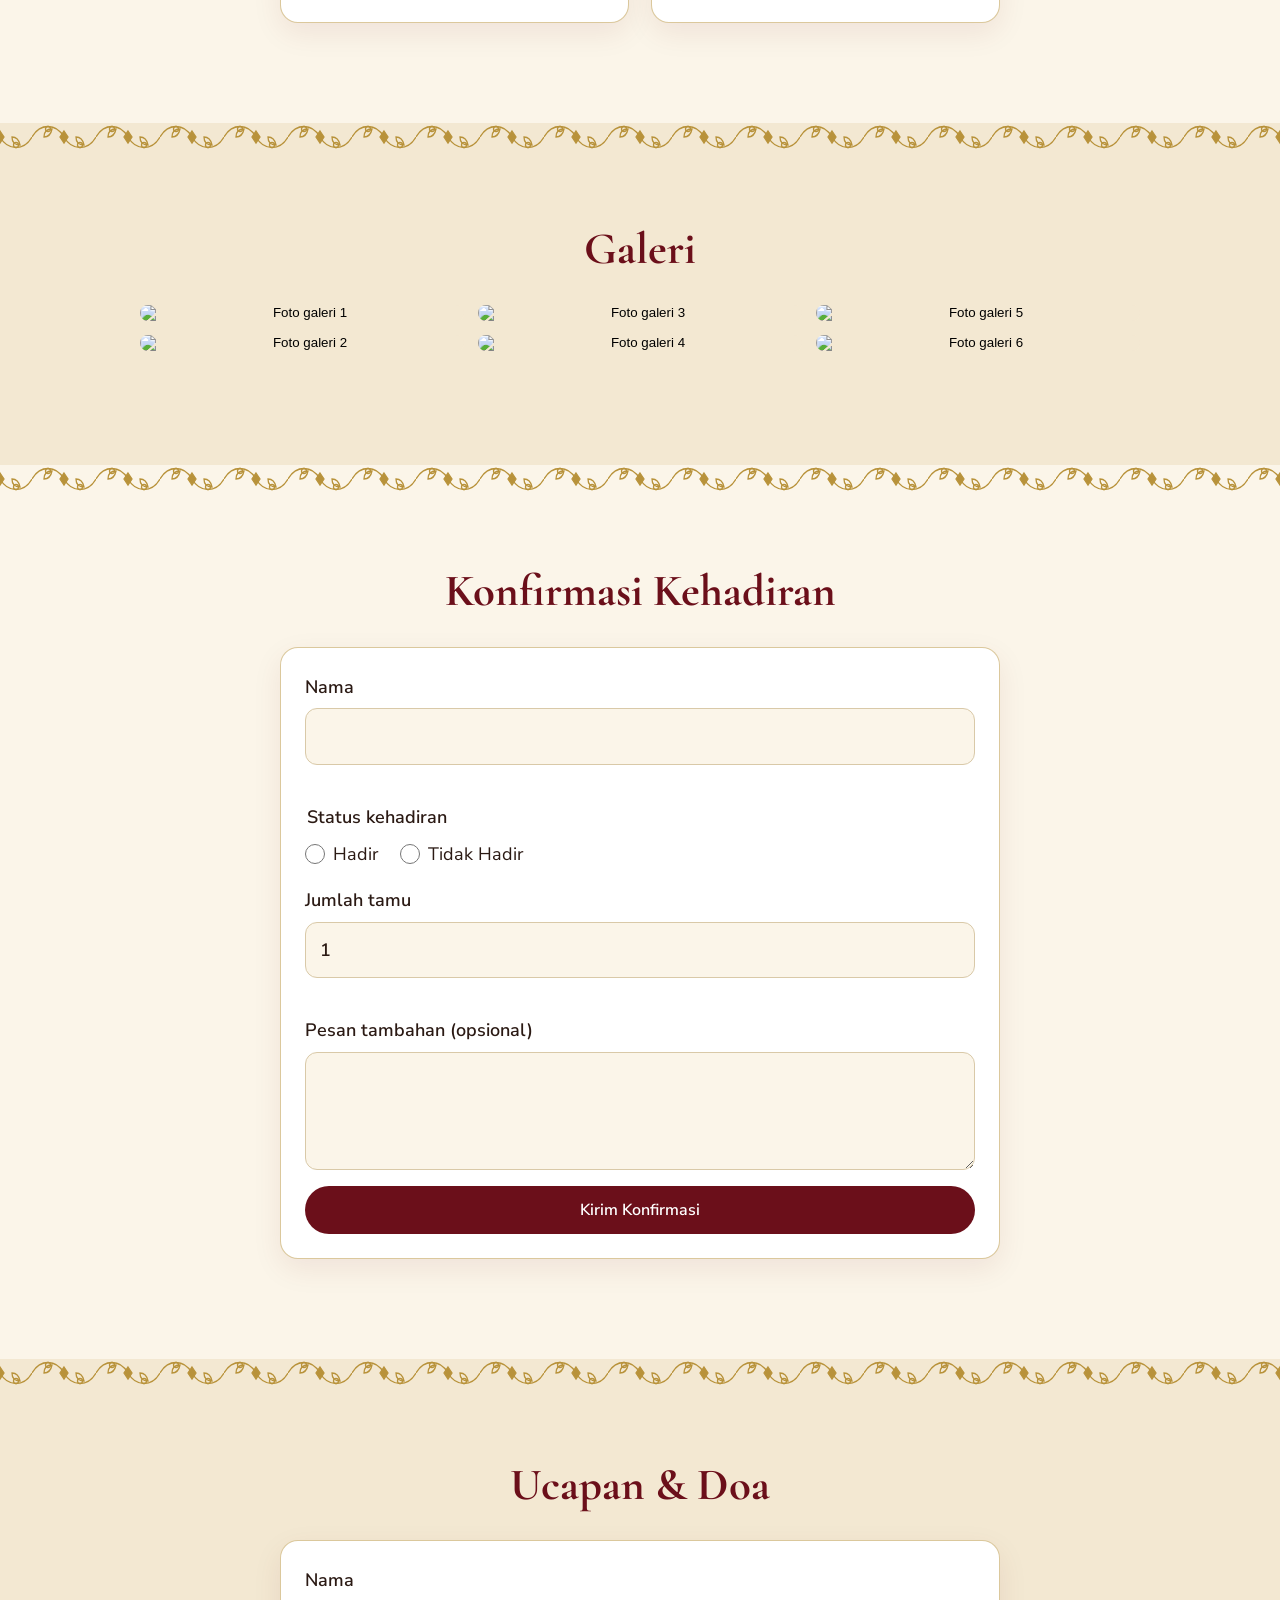
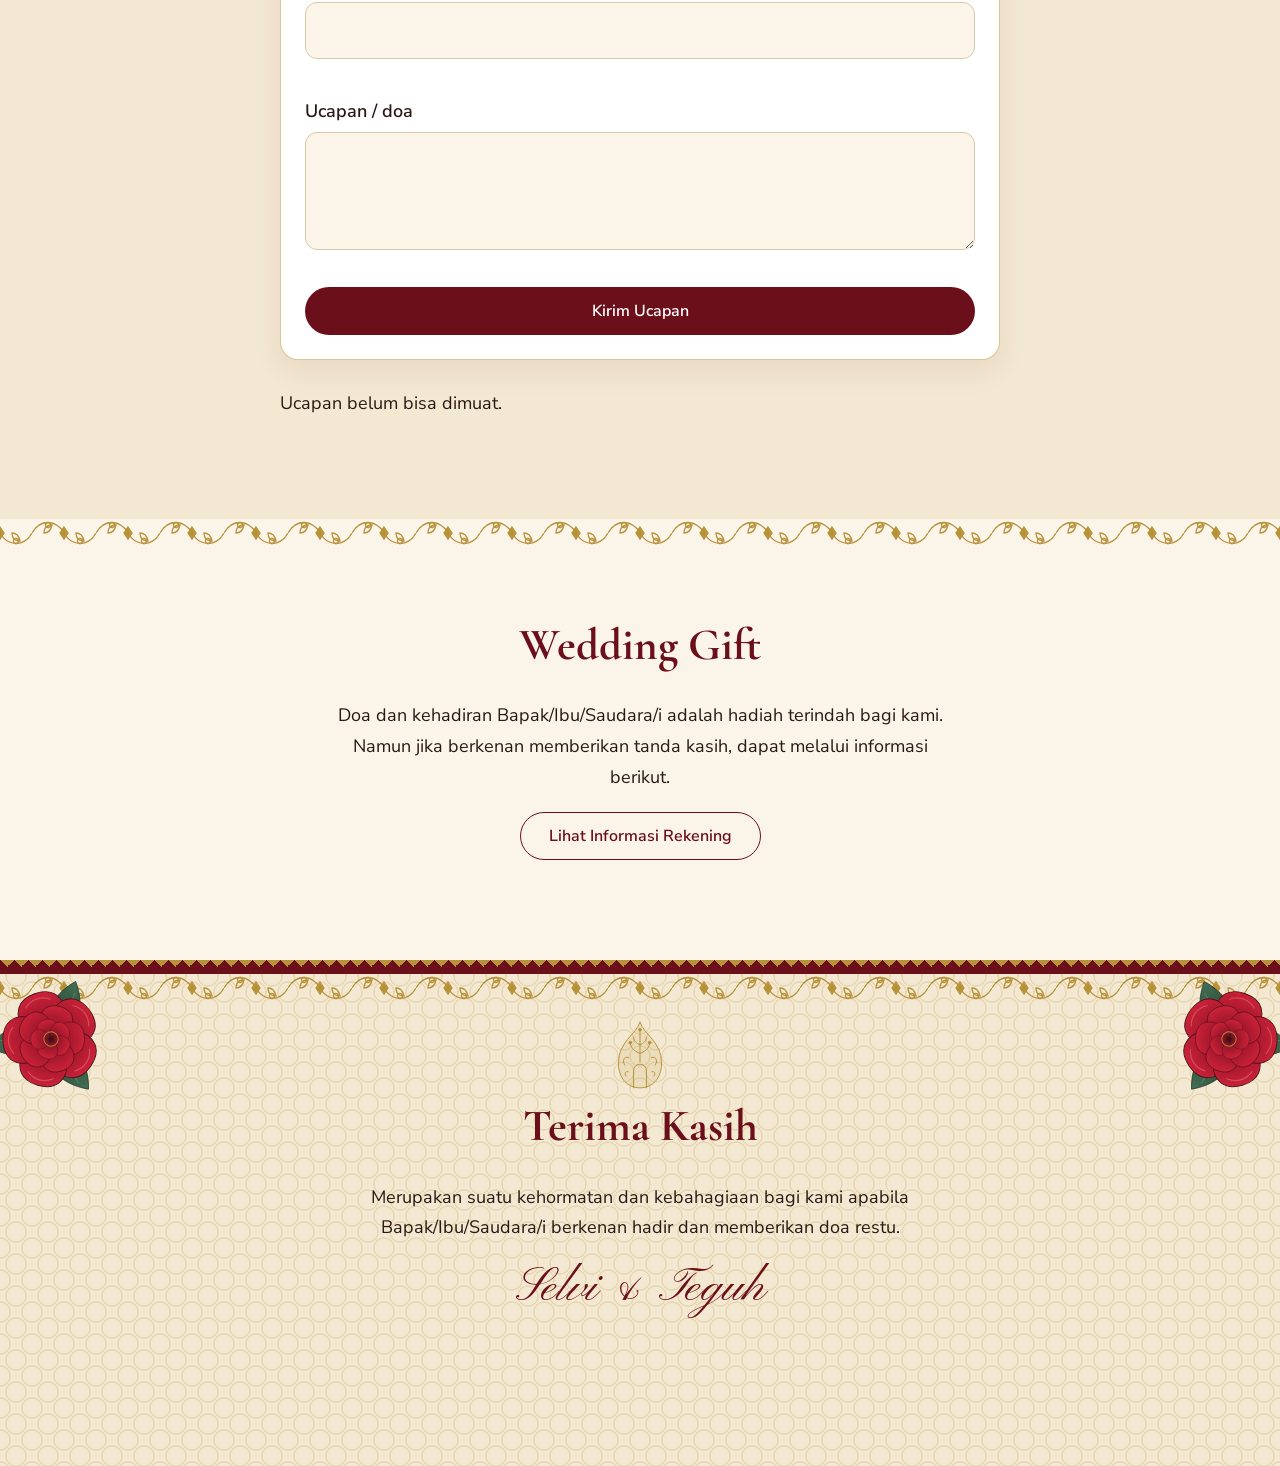
==== commit fc34a7d1: "database" ====
--- a/index.html
+++ b/index.html
@@ -3,7 +3,7 @@
 <head>
 <meta charset="utf-8">
 <meta name="viewport" content="width=device-width, initial-scale=1, viewport-fit=cover">
-<title>The Wedding Of Rania &amp; Dimas</title>
+<title>The Wedding Of Selvi &amp; Teguh</title>
 <meta name="theme-color" content="#6b0f1a">
 <link rel="preconnect" href="https://fonts.googleapis.com">
 <link rel="preconnect" href="https://fonts.gstatic.com" crossorigin>
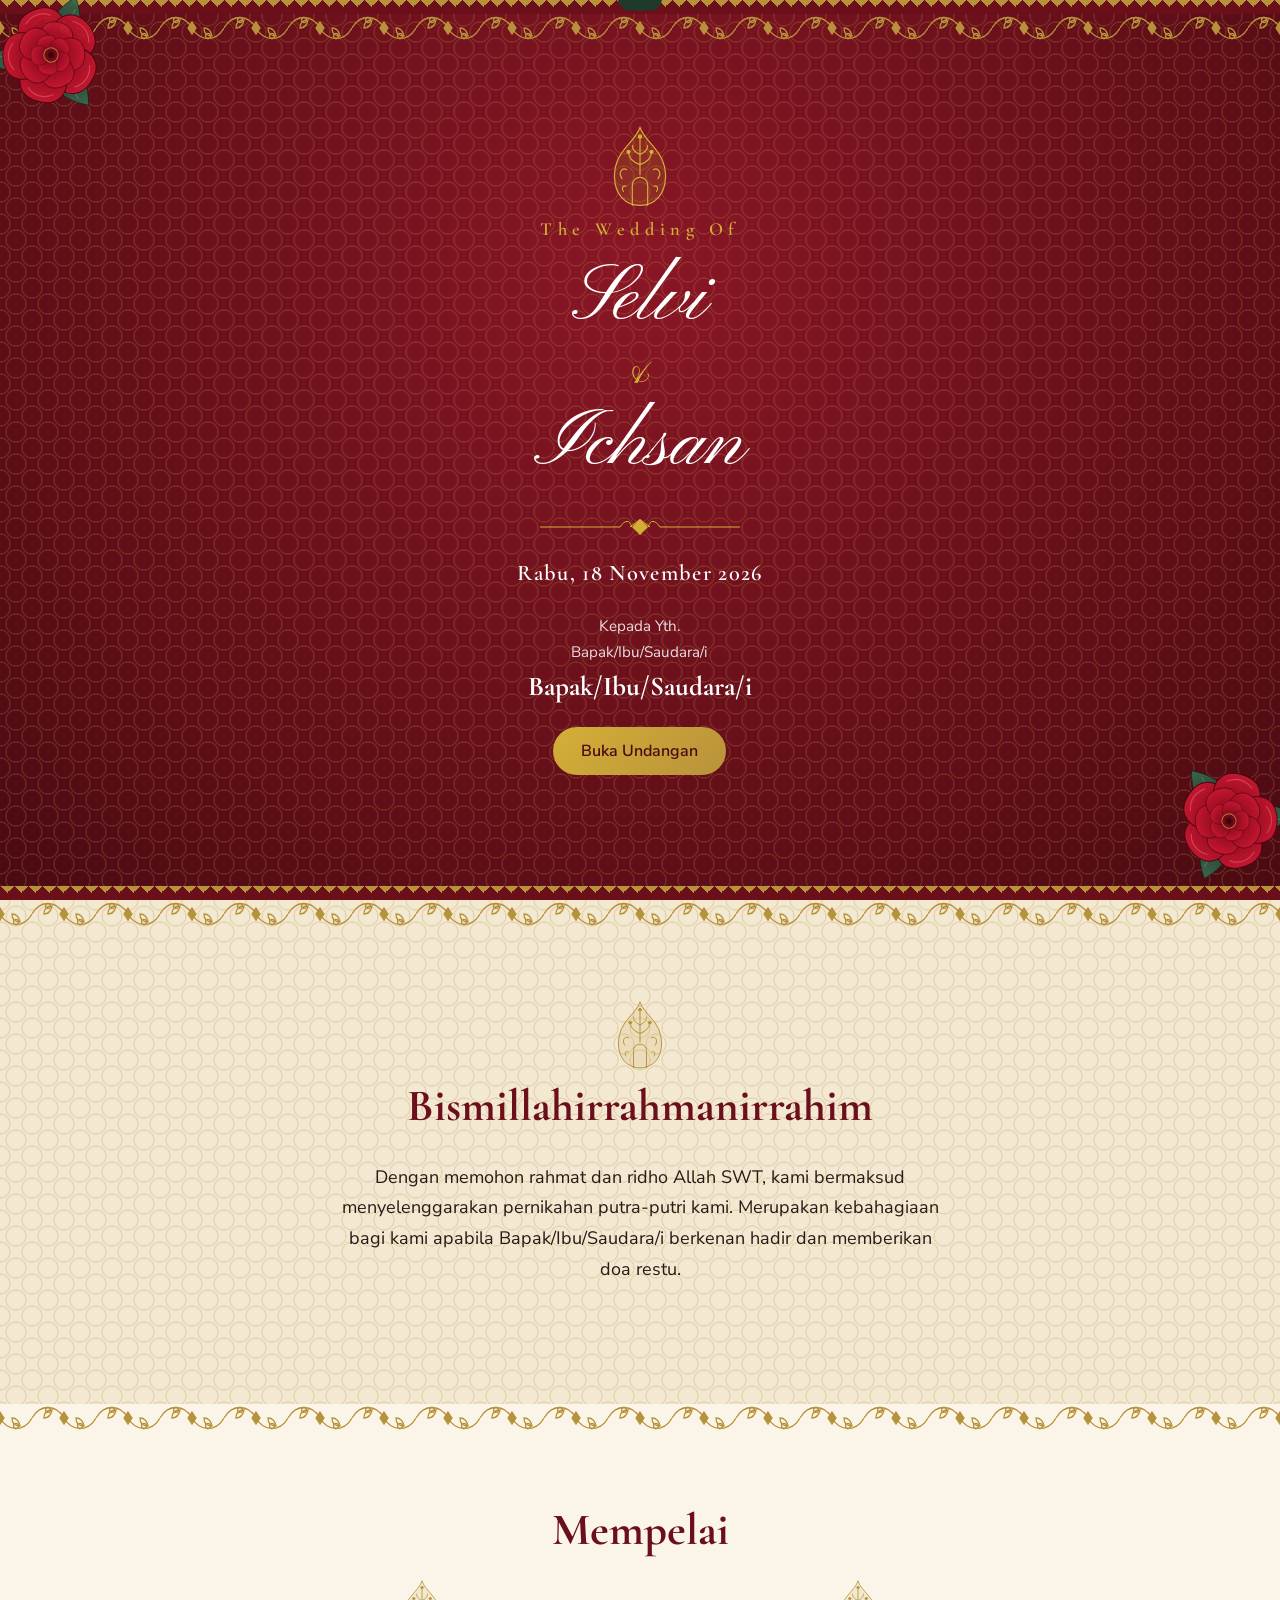
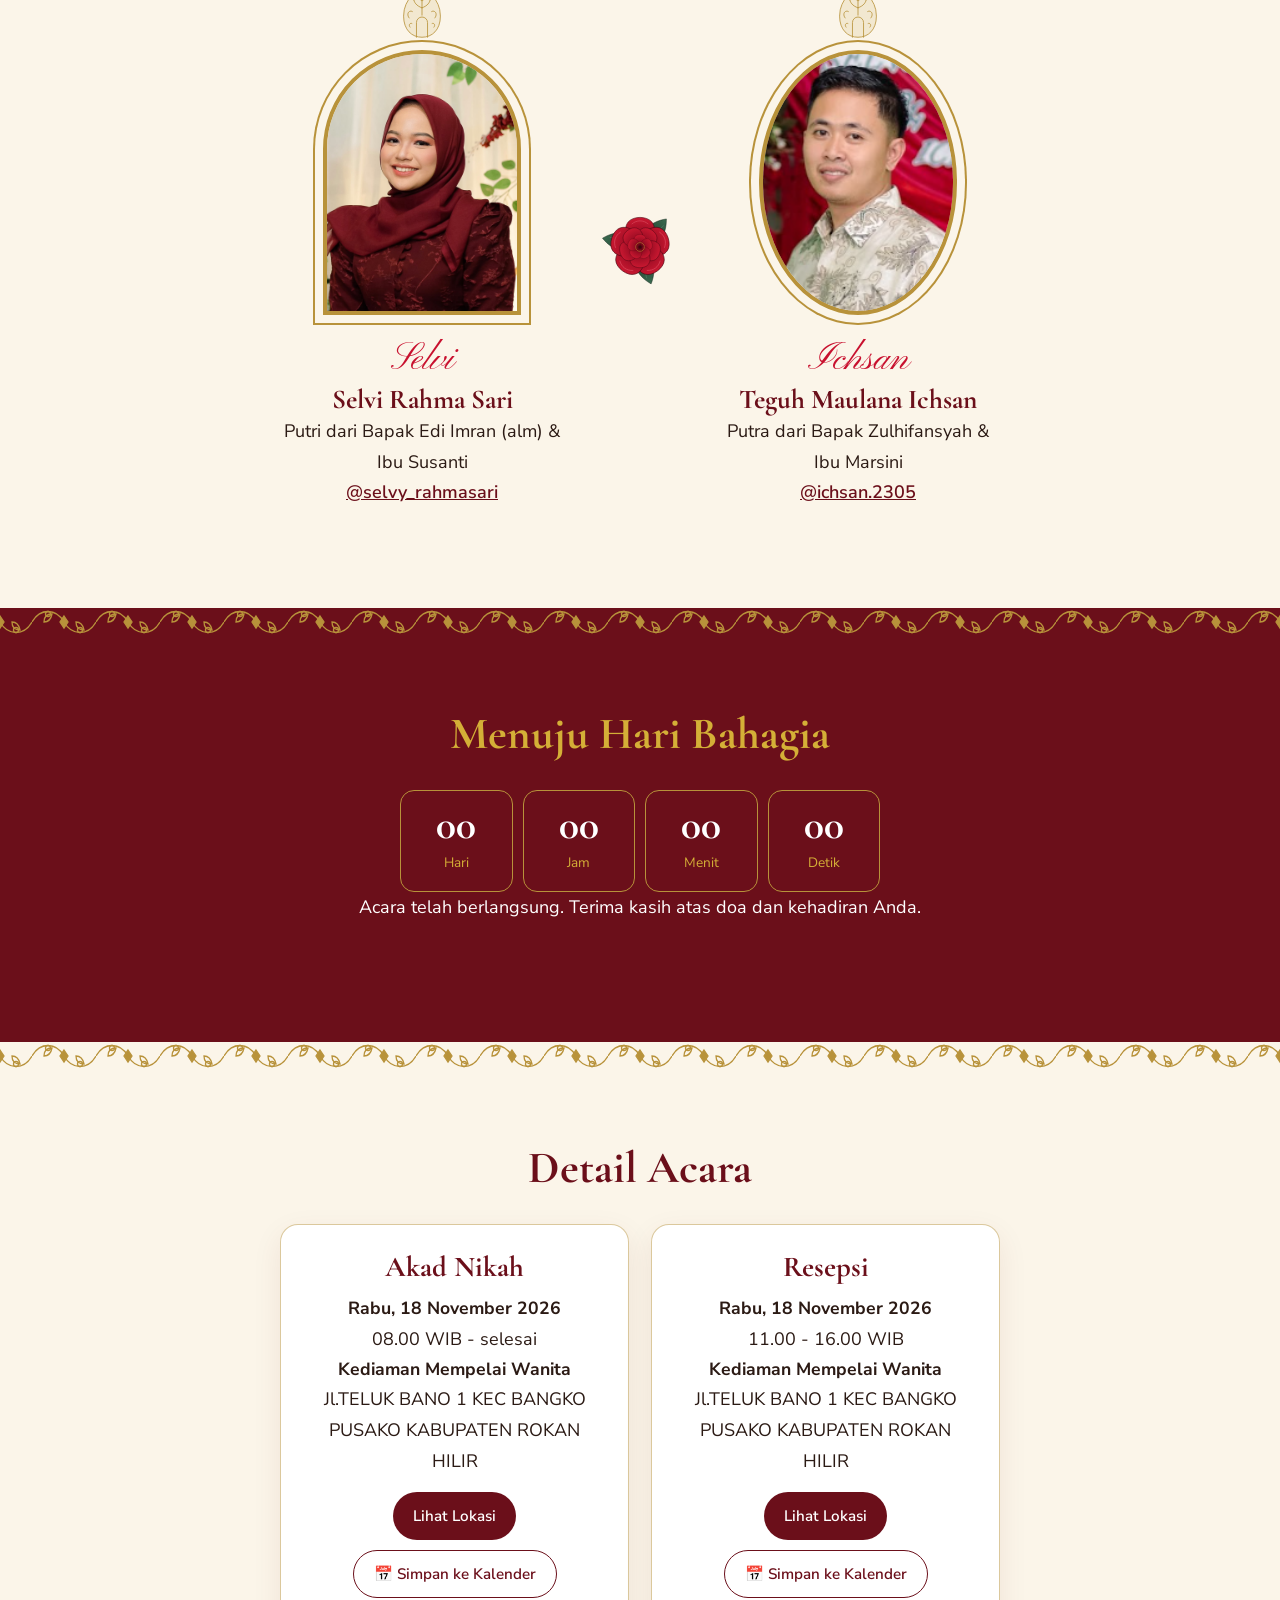
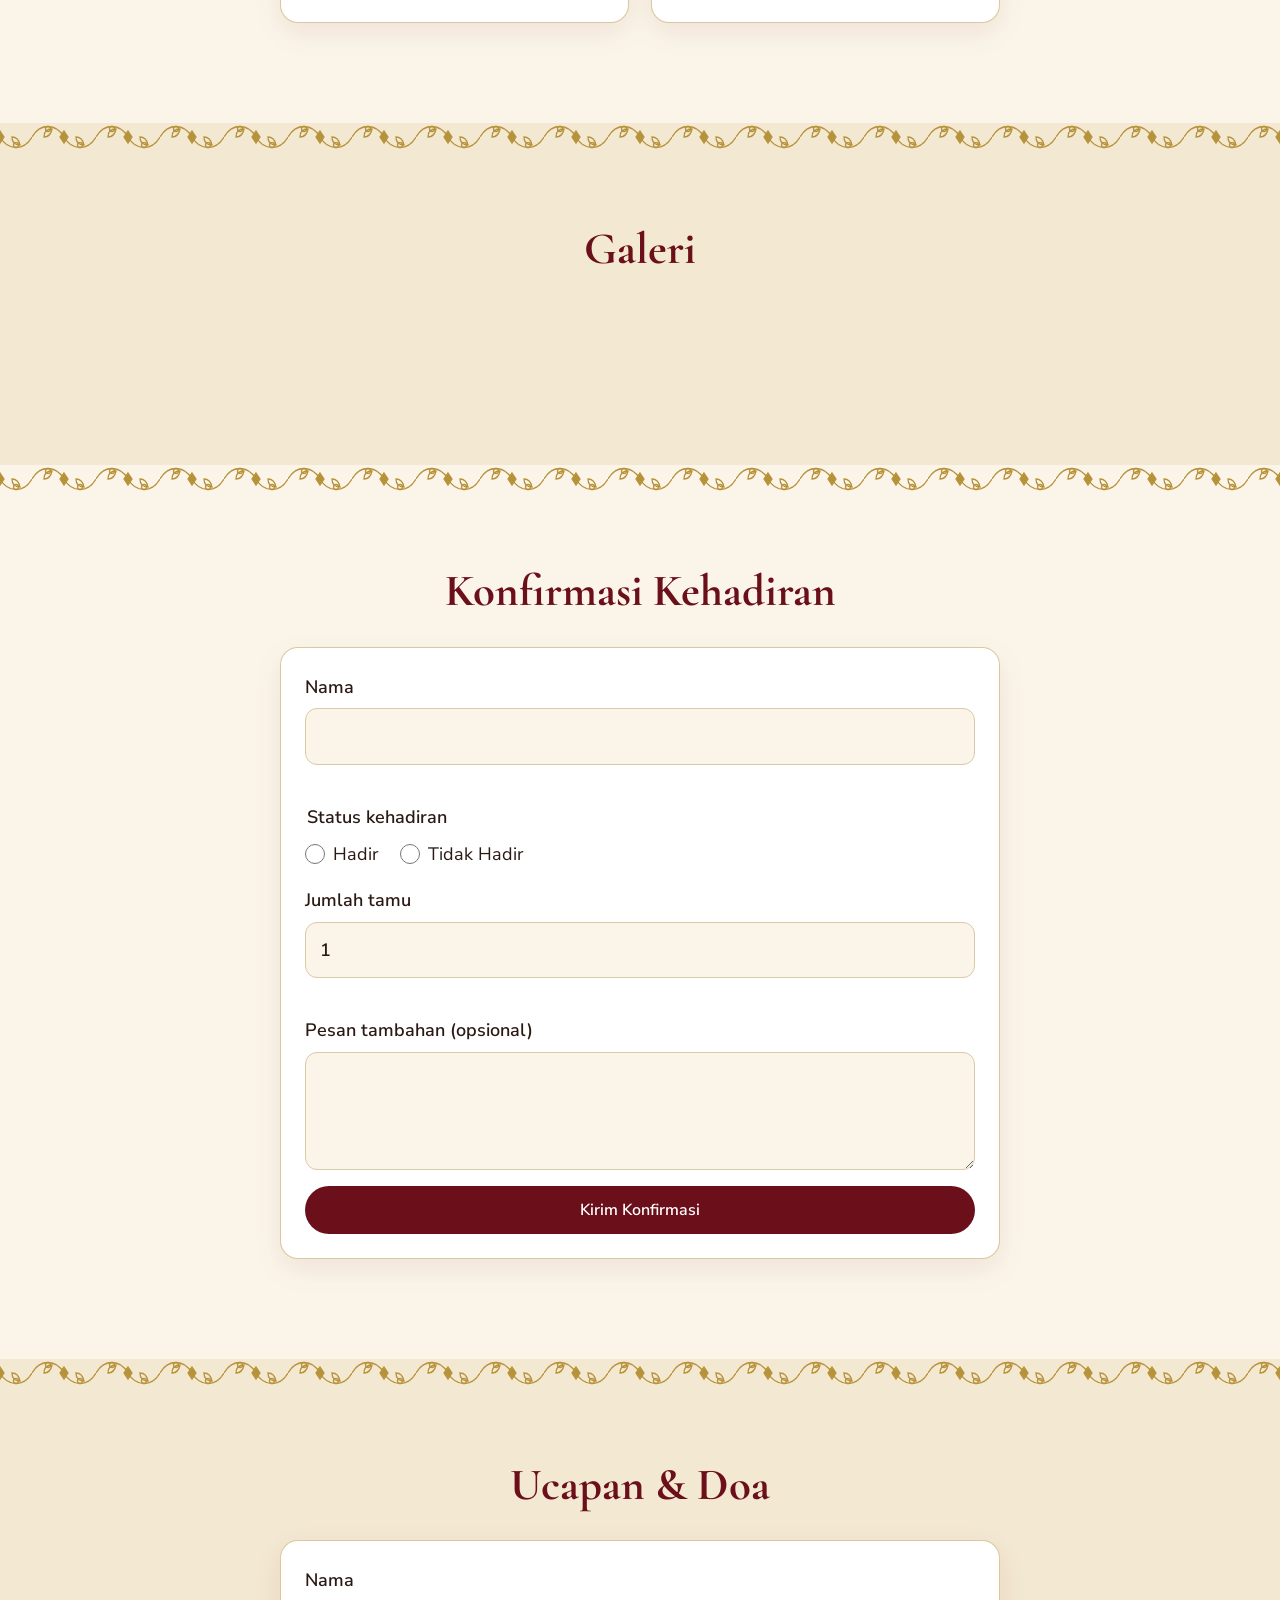
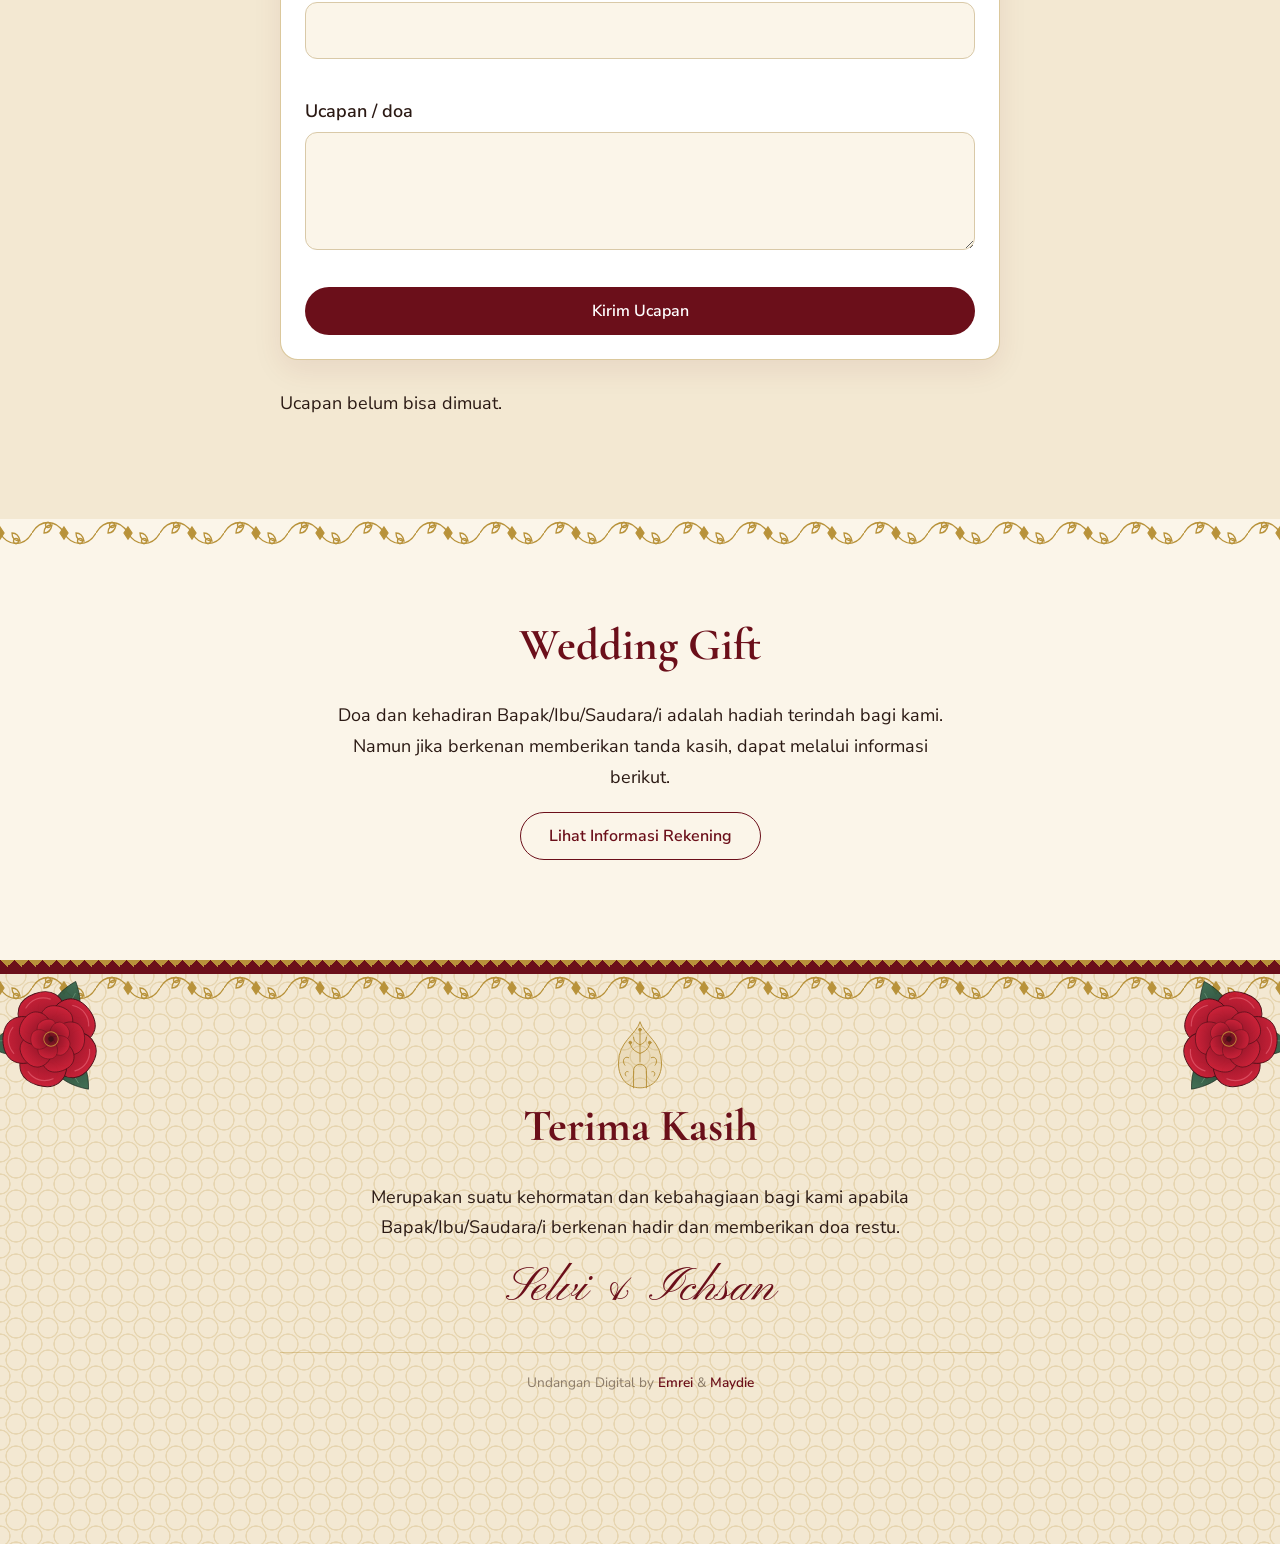
==== commit d7be0ab1: "perubahan nama" ====
--- a/index.html
+++ b/index.html
@@ -3,7 +3,7 @@
 <head>
 <meta charset="utf-8">
 <meta name="viewport" content="width=device-width, initial-scale=1, viewport-fit=cover">
-<title>The Wedding Of Selvi &amp; Teguh</title>
+<title>The Wedding Of Selvi &amp; Ichsan</title>
 <meta name="theme-color" content="#6b0f1a">
 <link rel="preconnect" href="https://fonts.googleapis.com">
 <link rel="preconnect" href="https://fonts.gstatic.com" crossorigin>
@@ -208,6 +208,9 @@
     <h2 class="title">Terima Kasih</h2>
     <p class="lead">Merupakan suatu kehormatan dan kebahagiaan bagi kami apabila Bapak/Ibu/Saudara/i berkenan hadir dan memberikan doa restu.</p>
     <p class="script big"><span data-c="bride.nick"></span> &amp; <span data-c="groom.nick"></span></p>
+    <p class="credit">Undangan Digital by
+    <a href="https://www.instagram.com/emrei.id/" target="_blank" rel="noopener">Emrei</a> &amp;
+    <a href="https://www.instagram.com/username_maydie/" target="_blank" rel="noopener">Maydie</a></p>
   </div>
 </footer>
 </main>
--- a/style.css
+++ b/style.css
@@ -890,14 +890,39 @@
 /* ===== SCROLL REVEAL ===== */
 .rv {
   opacity: 0;
-  translate: 0 28px;
+  translate: 0 36px;
   transition:
-    opacity 0.9s,
-    translate 0.9s;
+    opacity 1.1s cubic-bezier(0.22, 0.61, 0.36, 1) 0.1s,
+    translate 1.1s cubic-bezier(0.22, 0.61, 0.36, 1) 0.1s;
 }
 .rv.in {
   opacity: 1;
   translate: 0 0;
+}
+.rv:nth-child(2) {
+  transition-delay: 0.2s;
+}
+.rv:nth-child(3) {
+  transition-delay: 0.3s;
+}
+.rv:nth-child(4) {
+  transition-delay: 0.4s;
+}
+
+.credit {
+  margin-top: 36px;
+  padding-top: 18px;
+  border-top: 1px solid rgba(184, 146, 58, 0.4);
+  font-size: 0.85rem;
+  color: #8a7a68;
+}
+.credit a {
+  color: var(--m);
+  font-weight: 600;
+  text-decoration: none;
+}
+.credit a:hover {
+  text-decoration: underline;
 }
 
 /* ===== RESPONSIVE ===== */
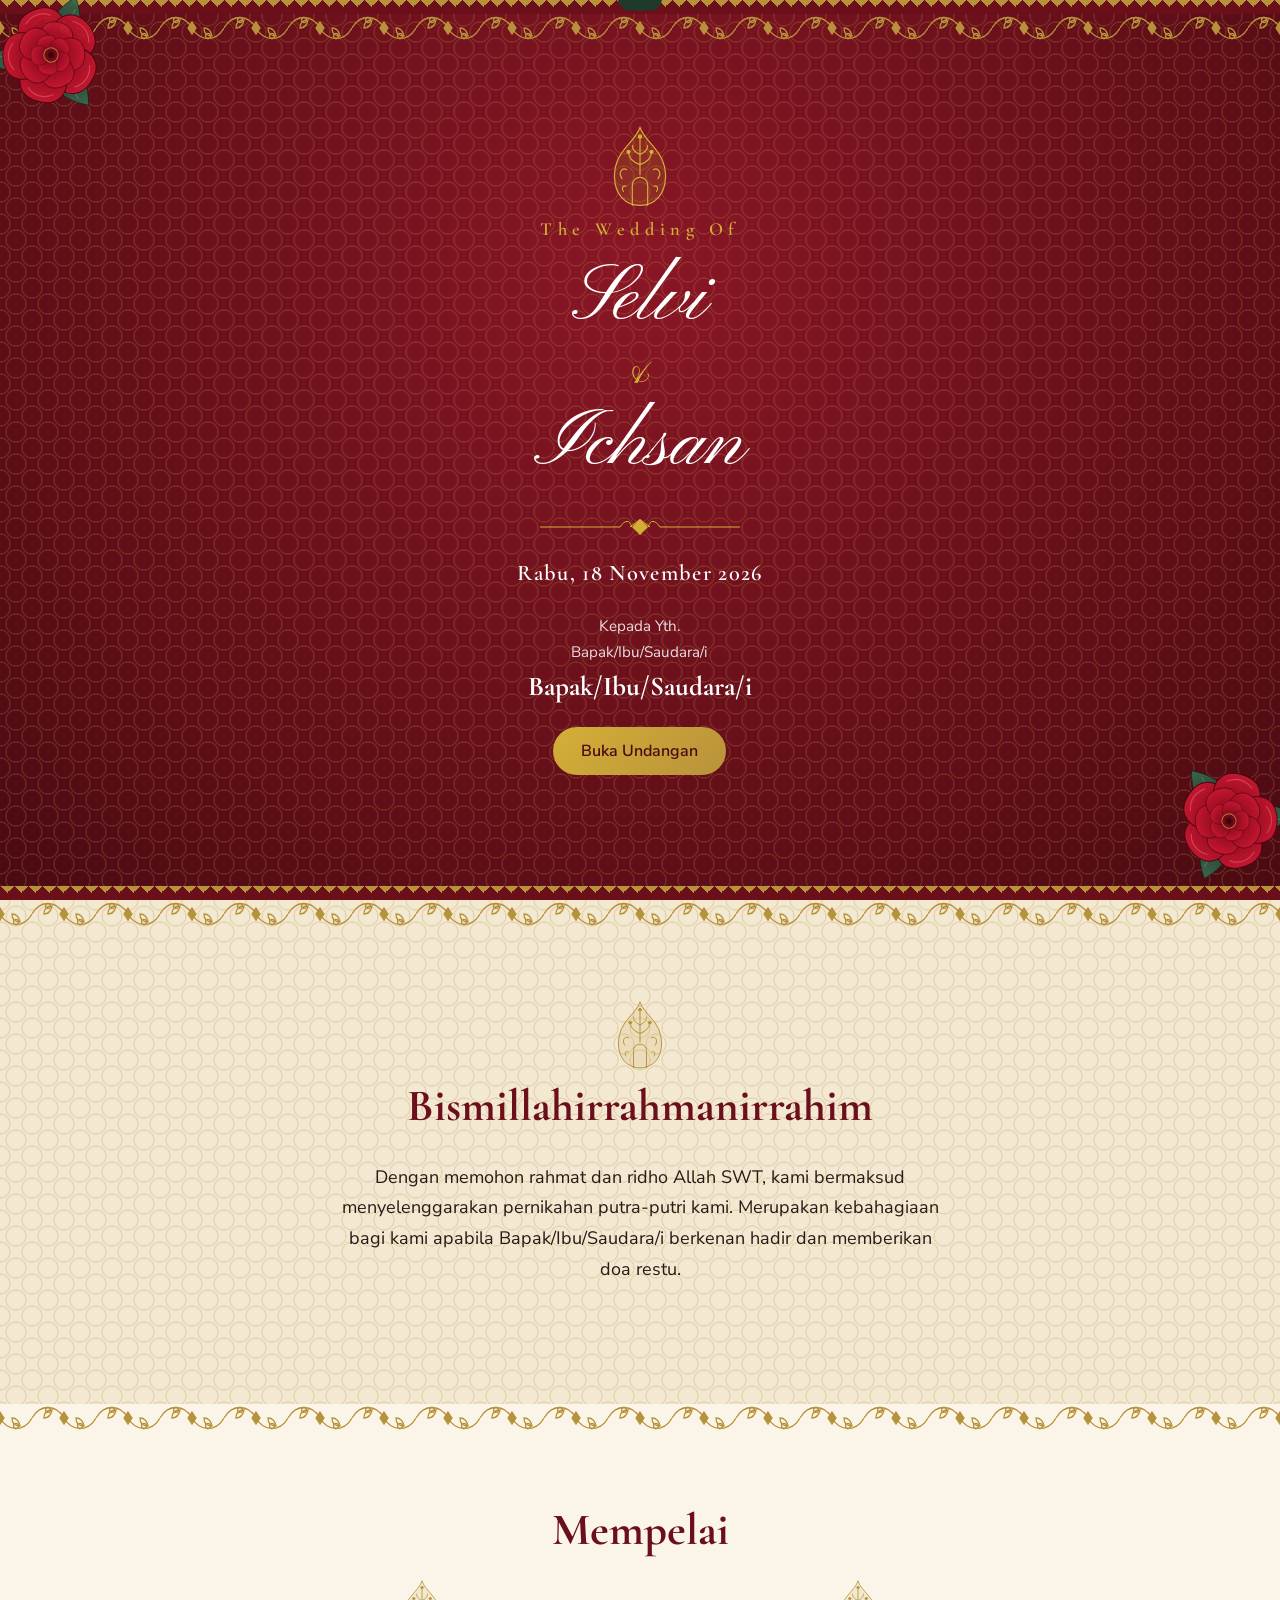
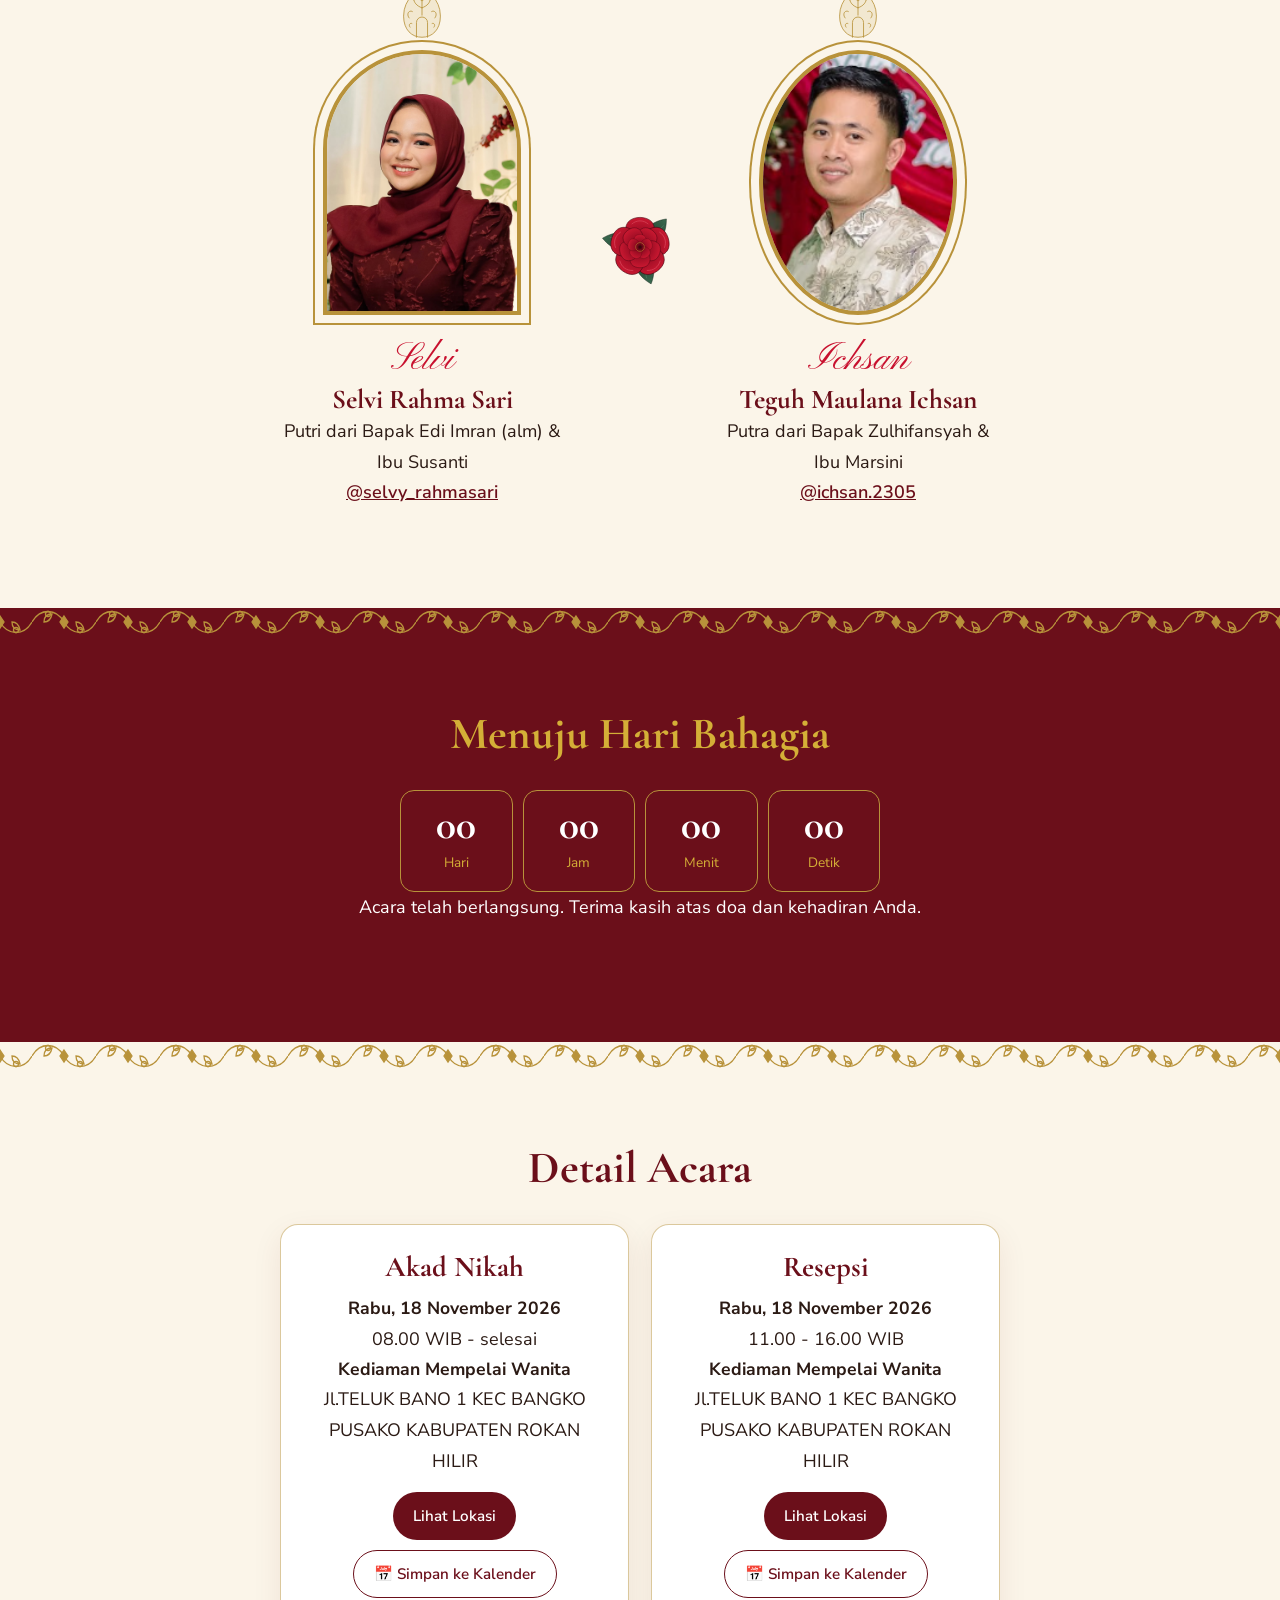
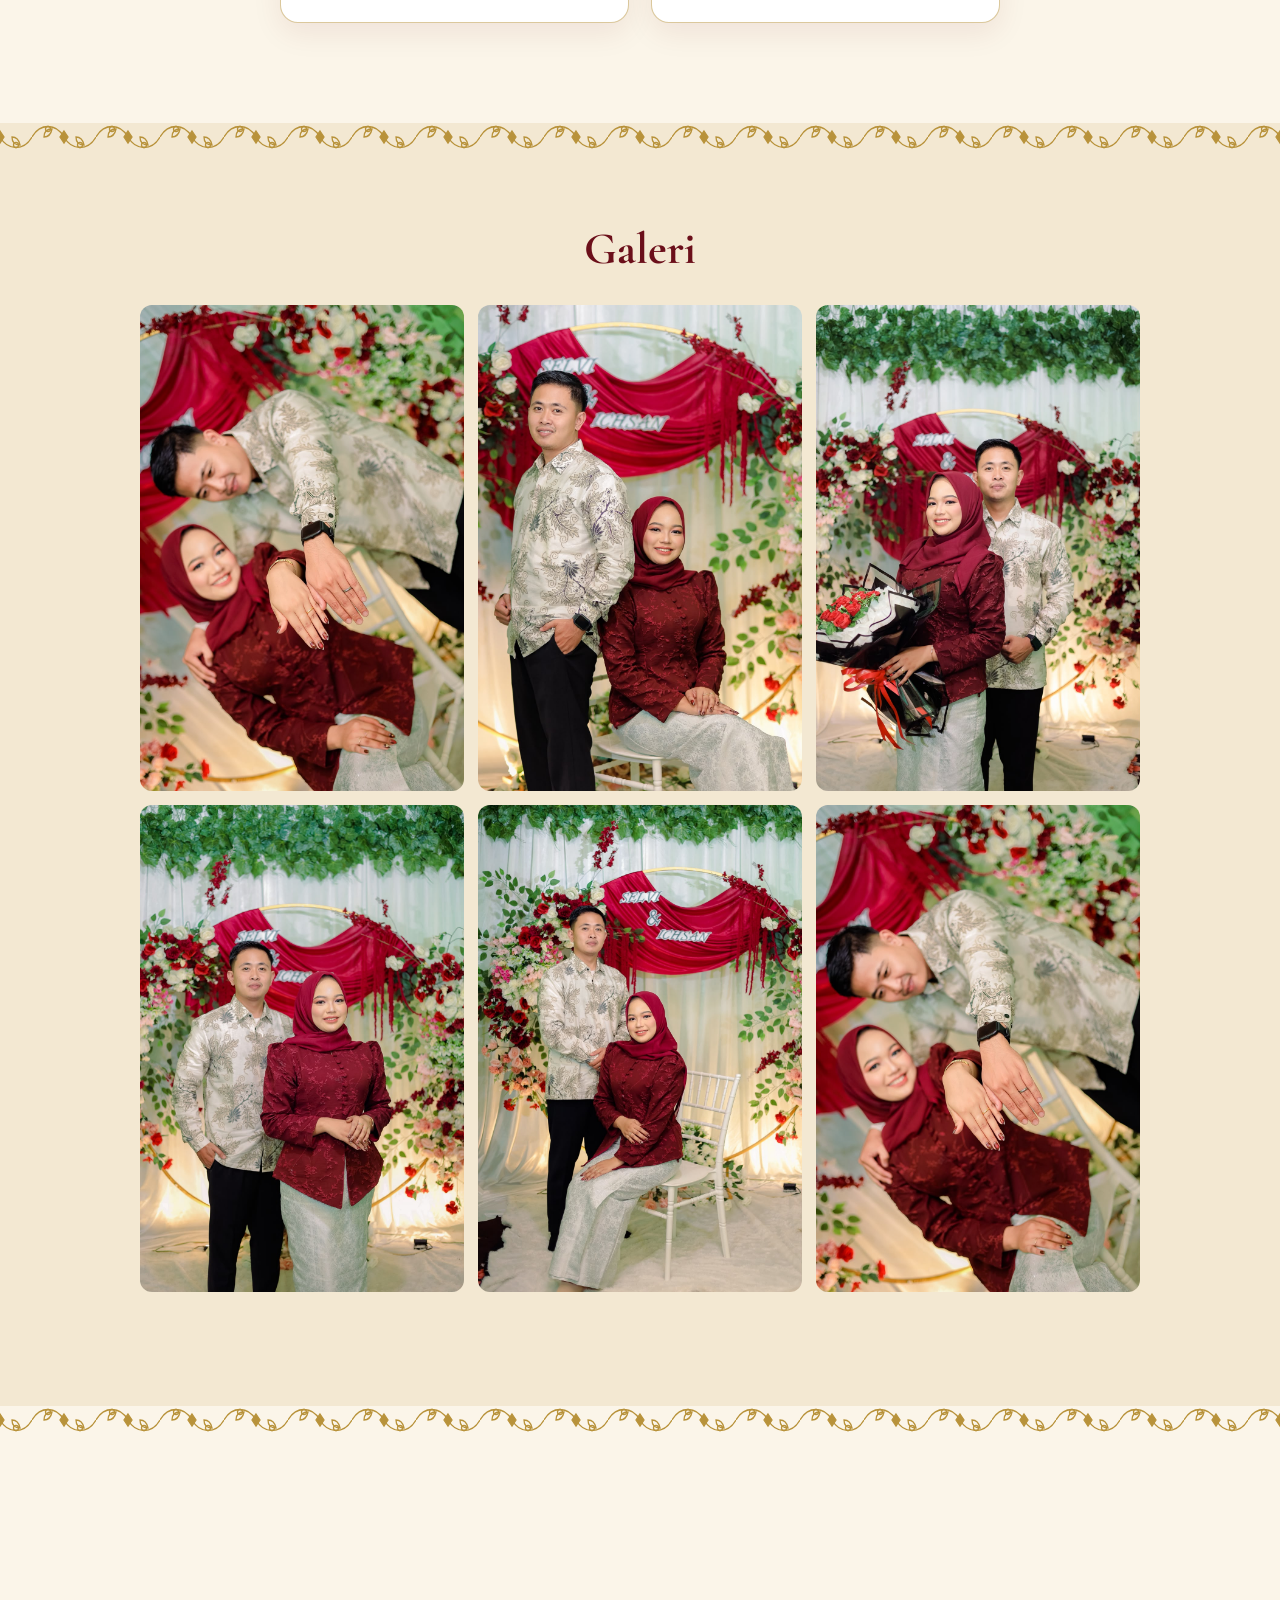
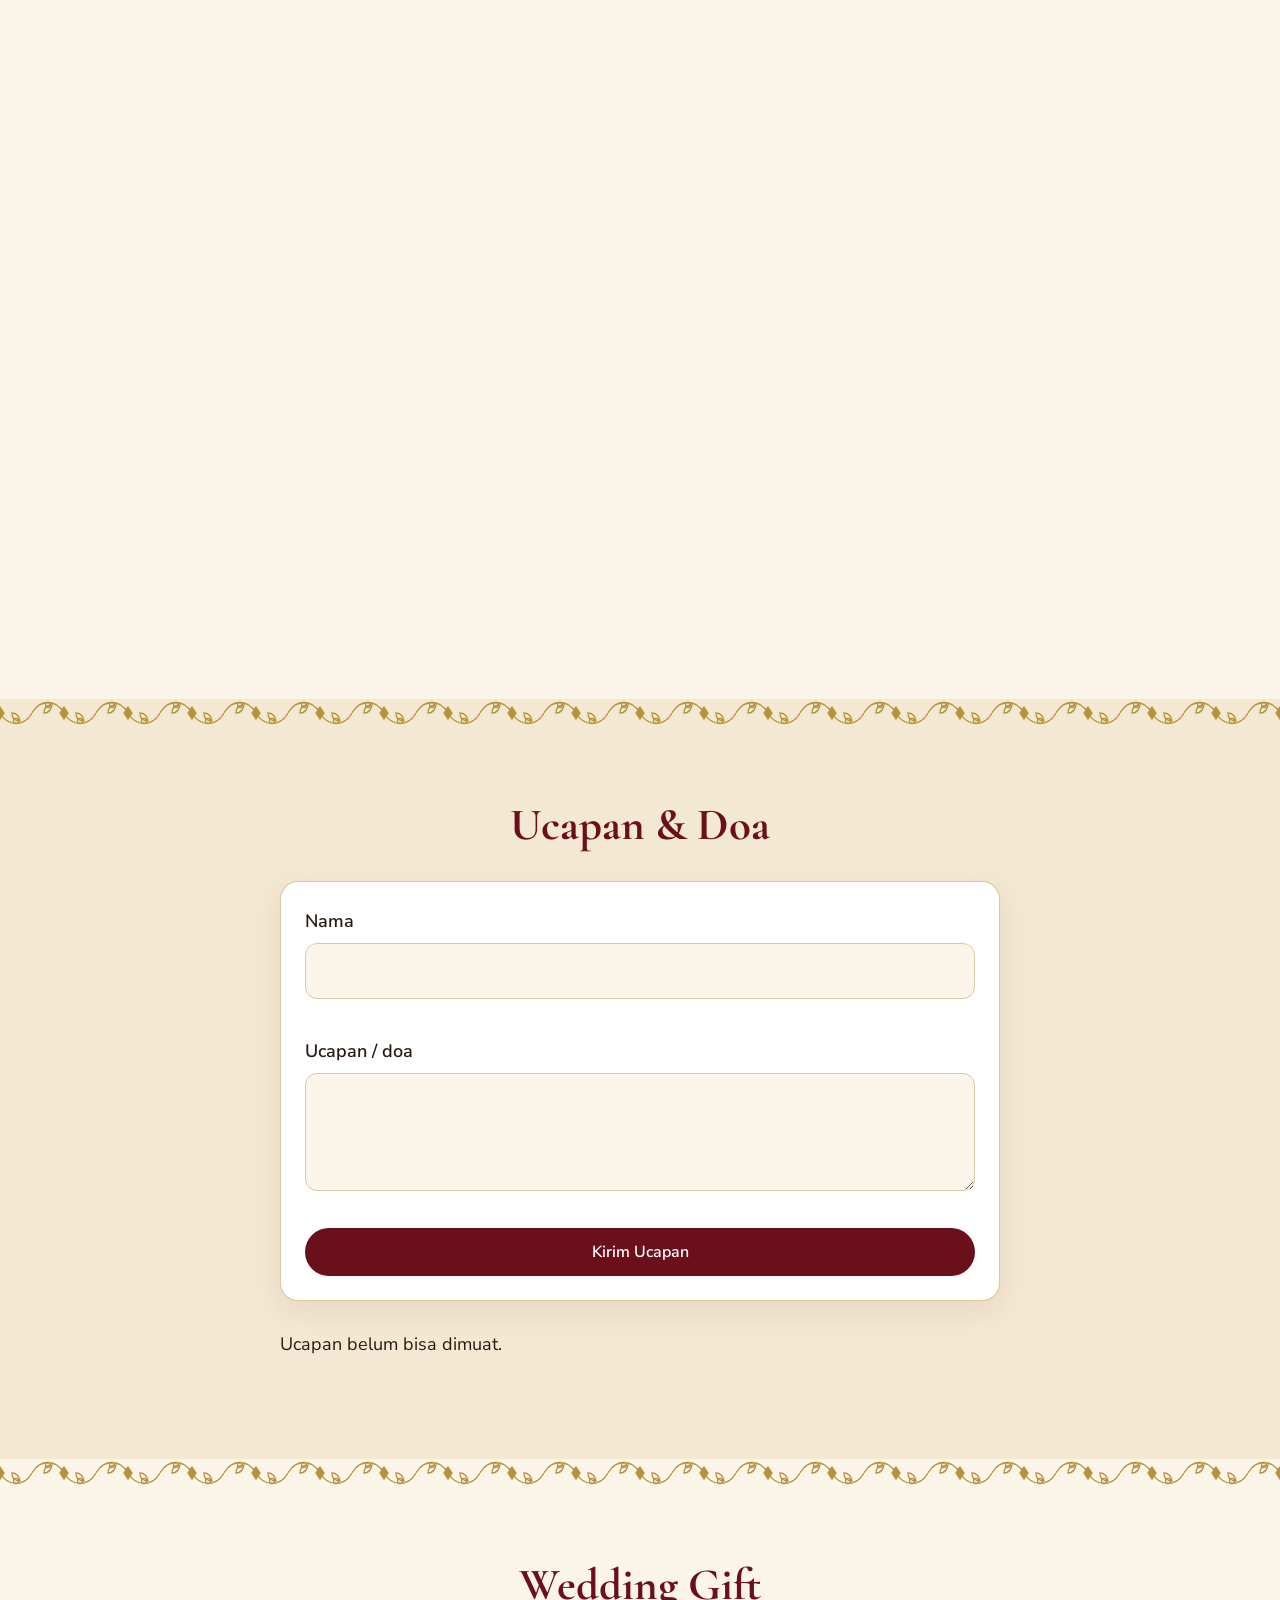
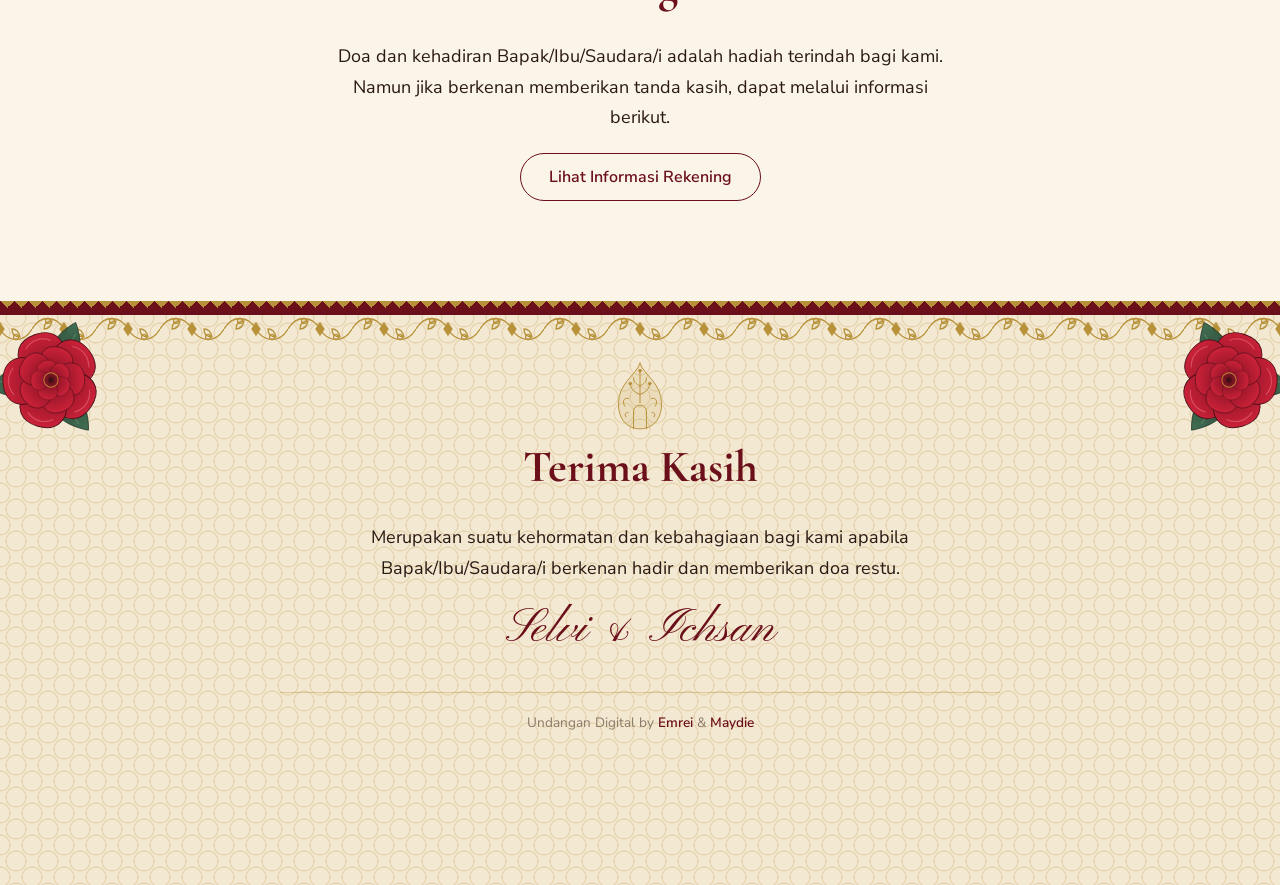
==== commit 6c736b46: "berubah" ====
--- a/index.html
+++ b/index.html
@@ -194,7 +194,7 @@
         <b data-c="gift.bank"></b><p class="no" data-c="gift.no"></p><p>a.n. <span data-c="gift.name"></span></p>
         <button class="btn" id="copyBtn">Salin Nomor Rekening</button>
       </div>
-      <div class="card qr"><img data-img="gift.qr" alt="QR Code / QRIS" loading="lazy"></div>
+      <!-- <div class="card qr"><img data-img="gift.qr" alt="QR Code / QRIS" loading="lazy"></div> -->
     </div>
   </div>
 </section>
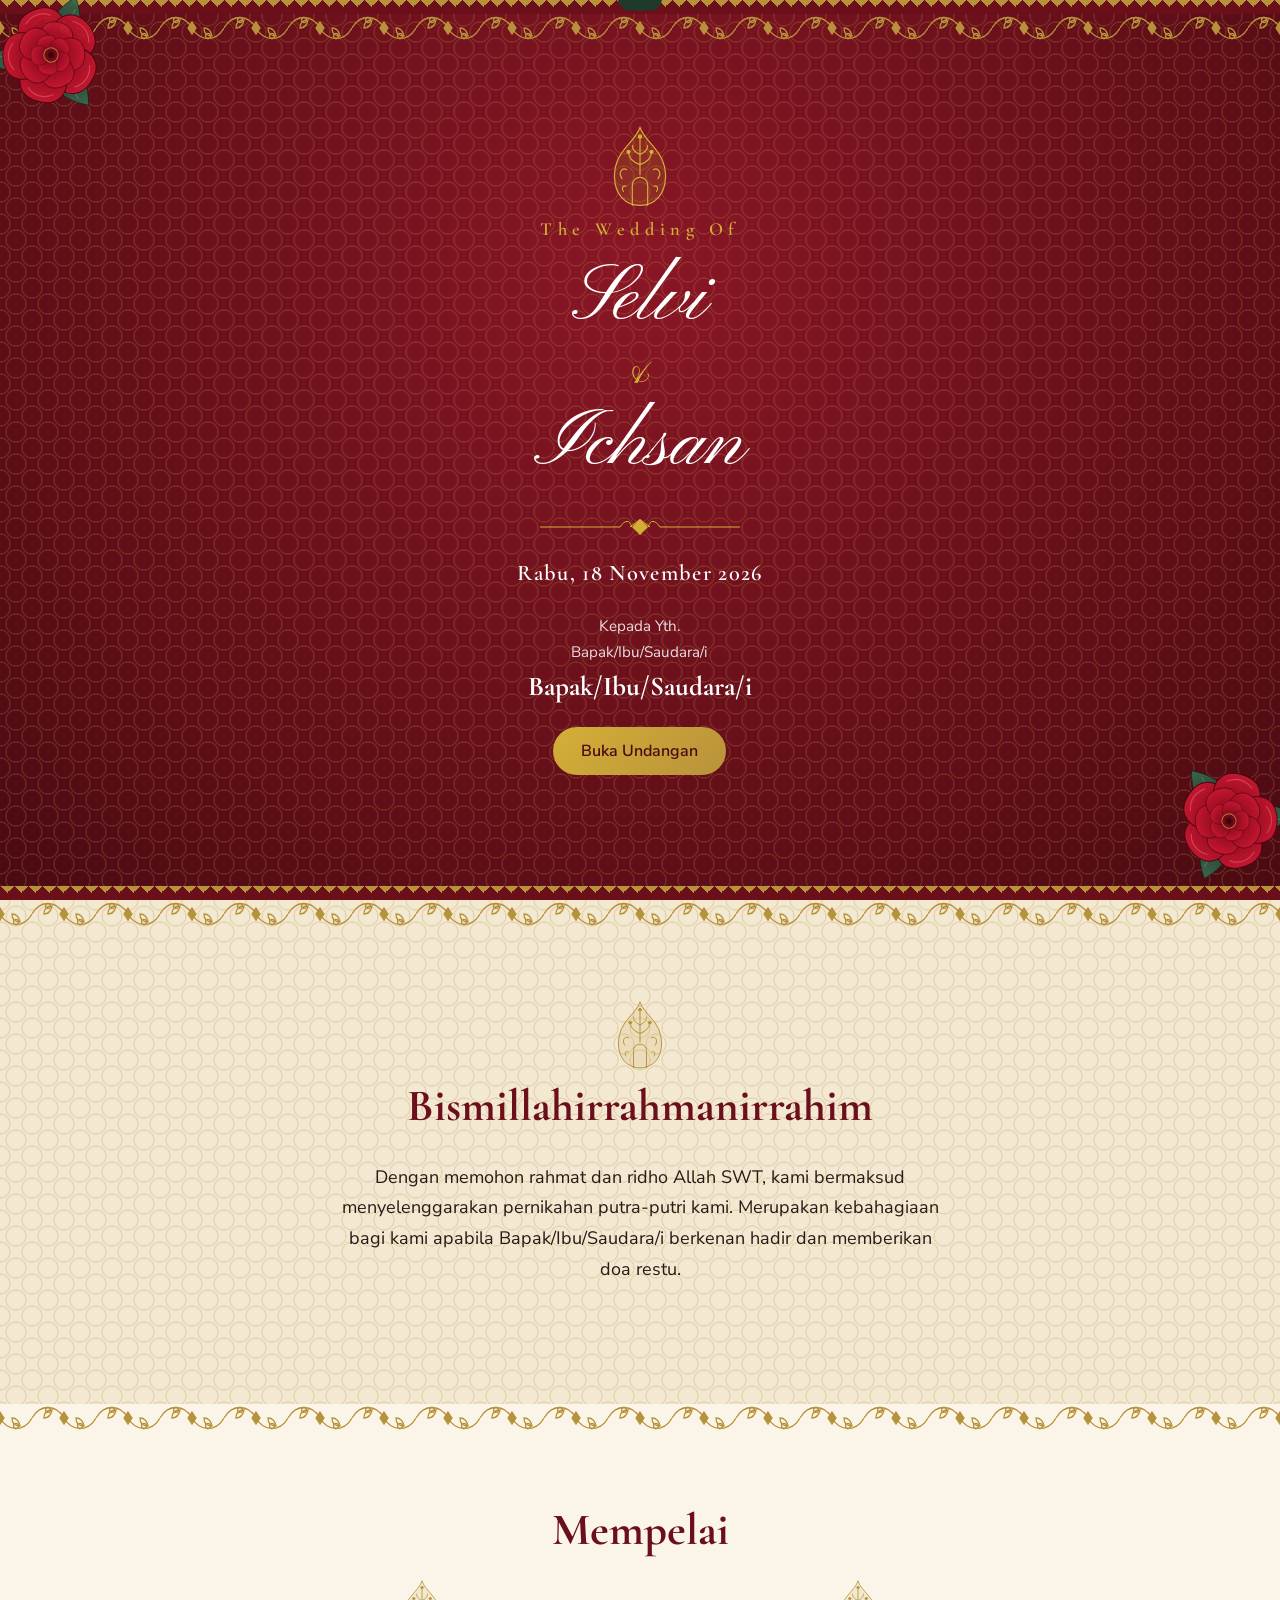
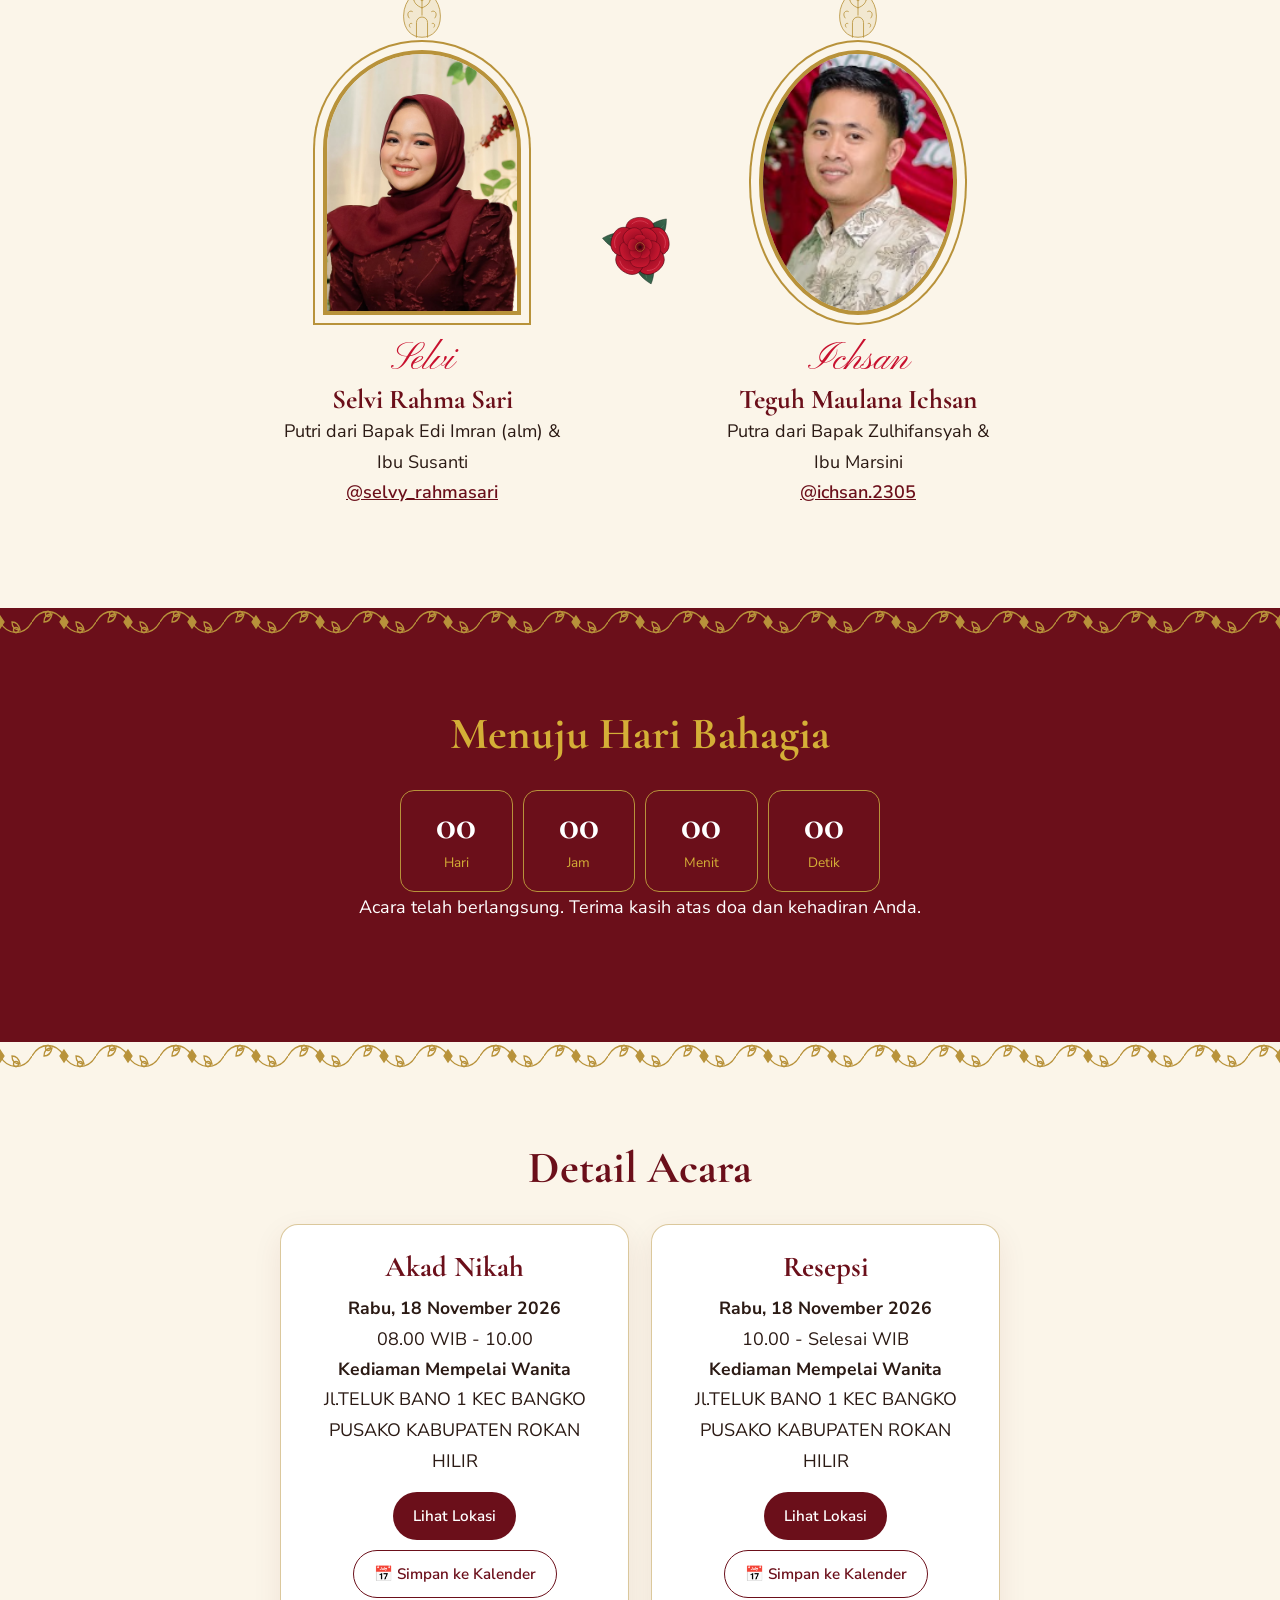
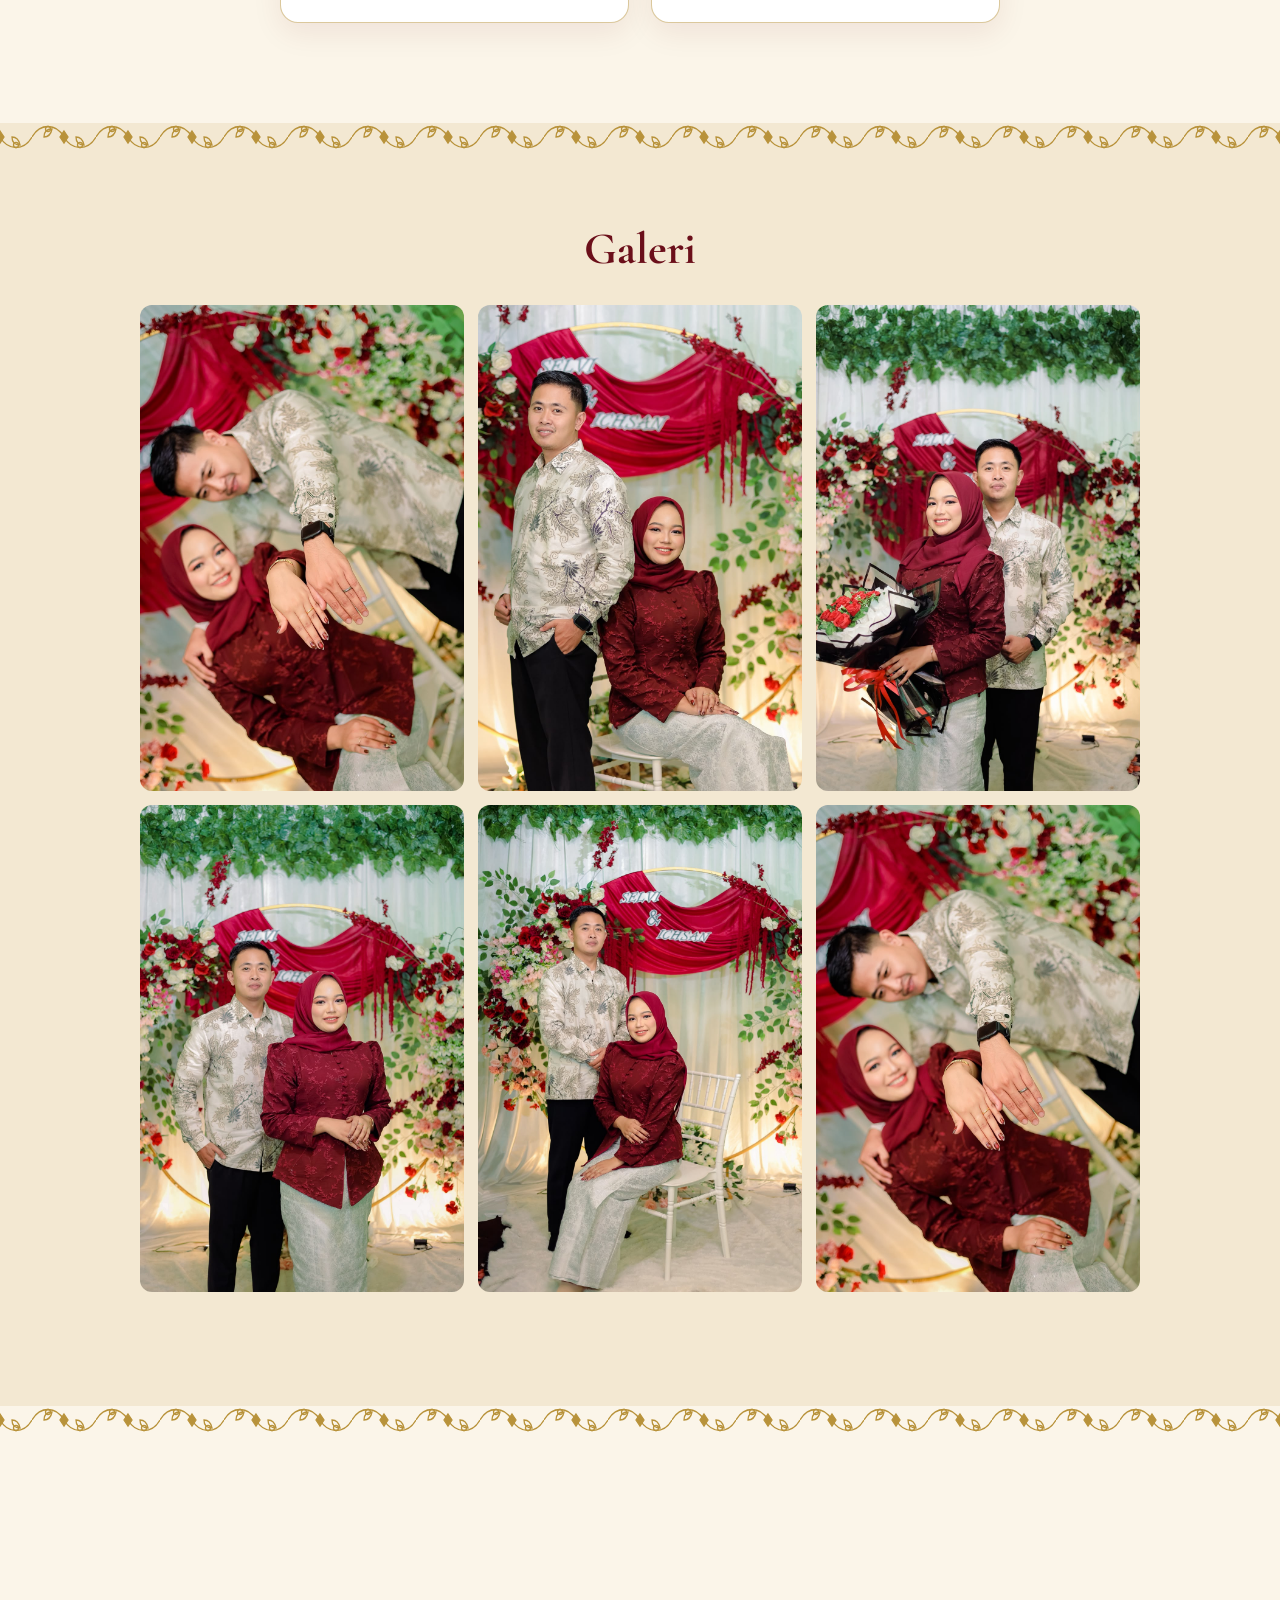
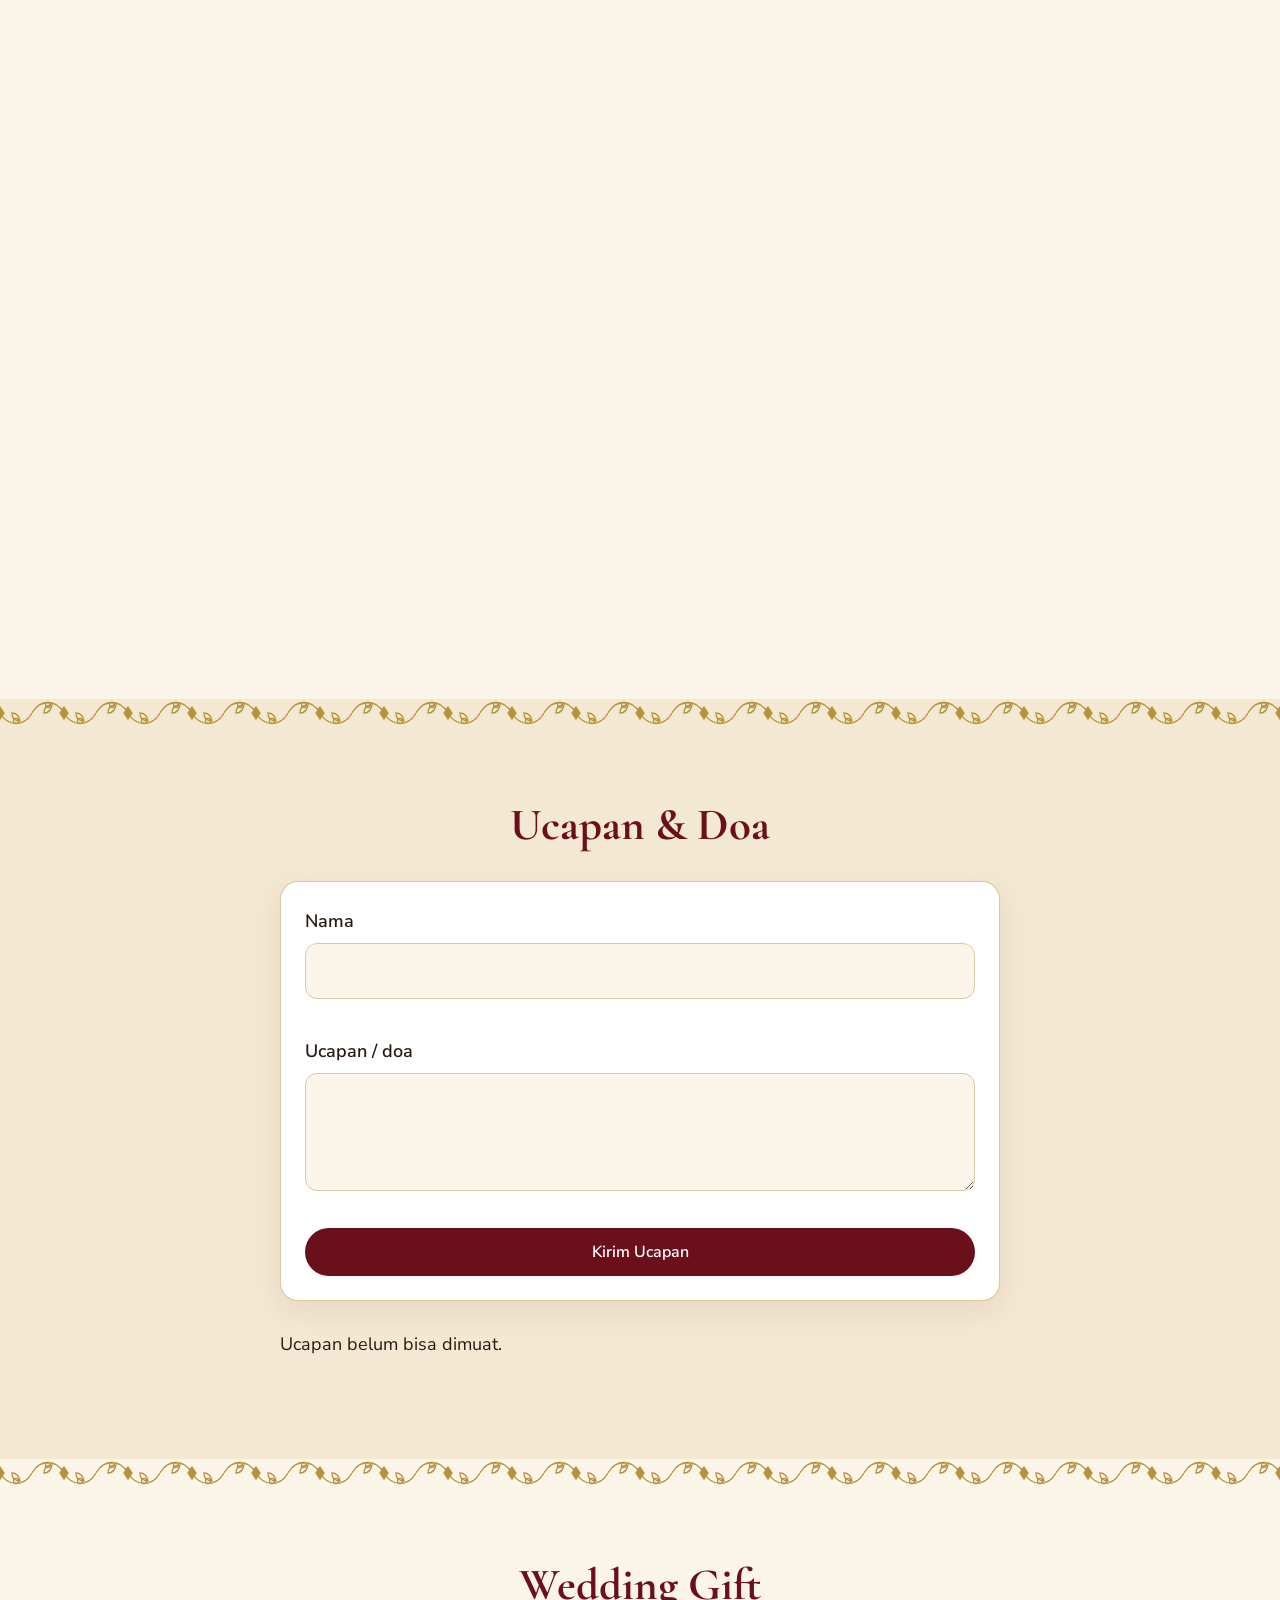
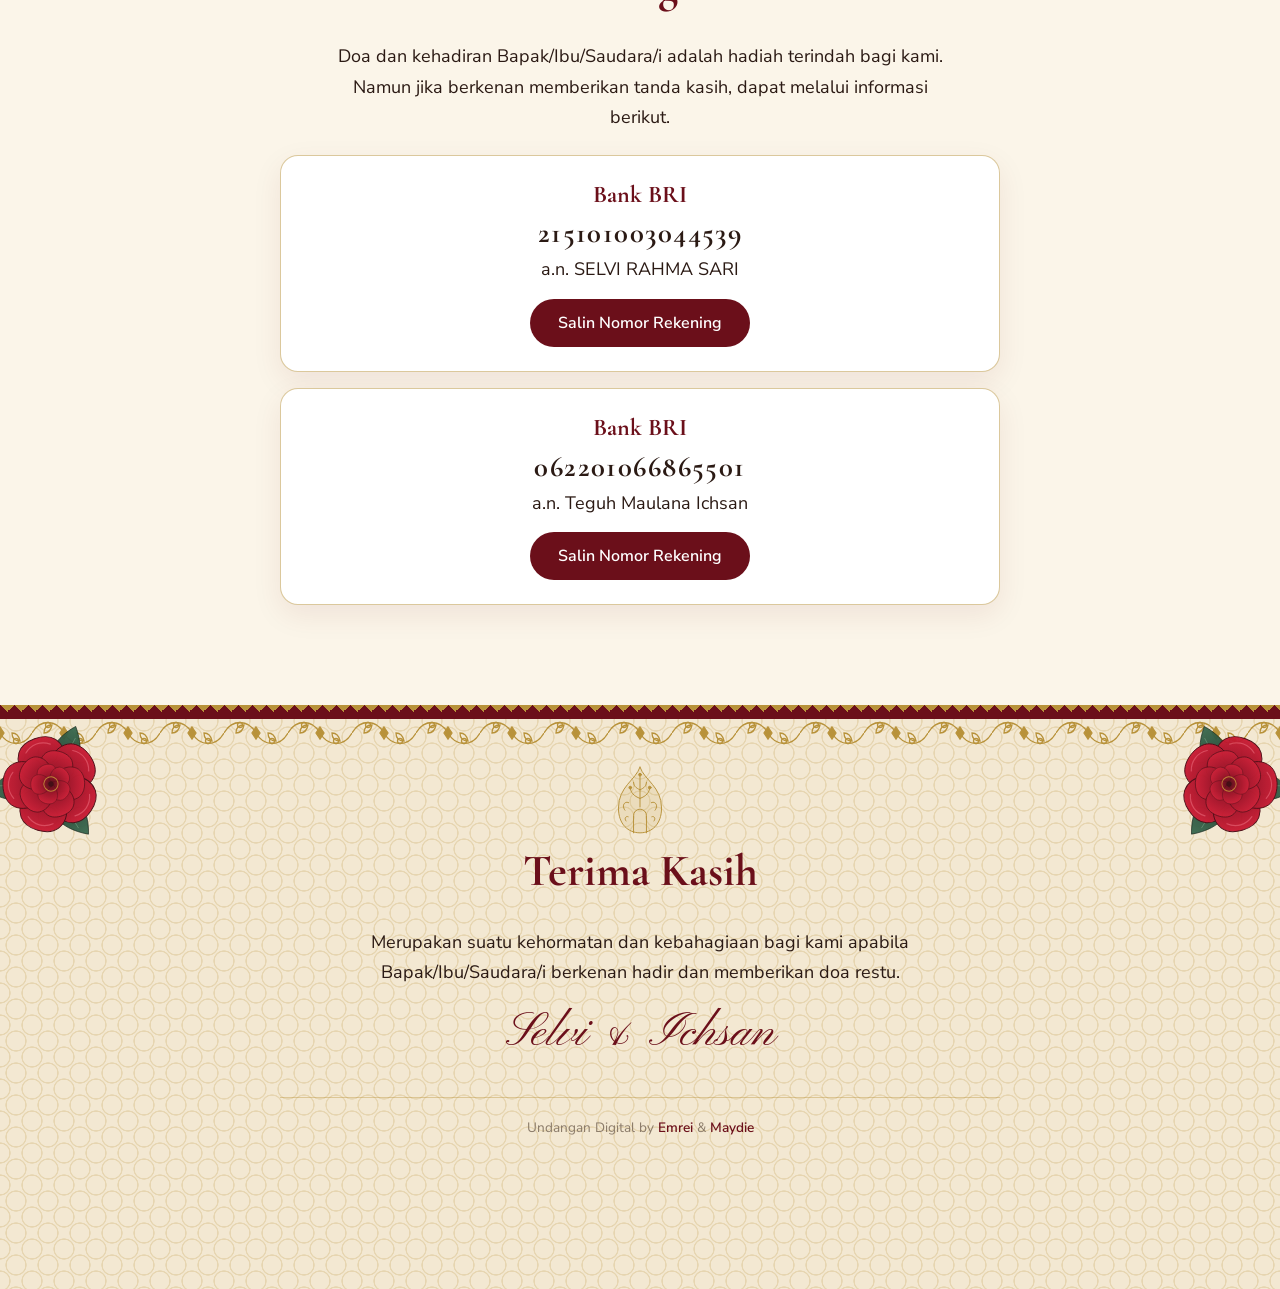
==== commit e4eb878a: "rekenng" ====
--- a/index.html
+++ b/index.html
@@ -188,14 +188,7 @@
   <div class="wrap rv">
     <h2 class="title">Wedding Gift</h2>
     <p class="lead">Doa dan kehadiran Bapak/Ibu/Saudara/i adalah hadiah terindah bagi kami. Namun jika berkenan memberikan tanda kasih, dapat melalui informasi berikut.</p>
-    <button class="btn ghost" id="giftToggle" aria-expanded="false" aria-controls="giftBox">Lihat Informasi Rekening</button>
-    <div id="giftBox" class="giftbox" hidden>
-      <div class="card bank">
-        <b data-c="gift.bank"></b><p class="no" data-c="gift.no"></p><p>a.n. <span data-c="gift.name"></span></p>
-        <button class="btn" id="copyBtn">Salin Nomor Rekening</button>
-      </div>
-      <!-- <div class="card qr"><img data-img="gift.qr" alt="QR Code / QRIS" loading="lazy"></div> -->
-    </div>
+    <div id="giftBox" class="giftbox"></div>
   </div>
 </section>
 
